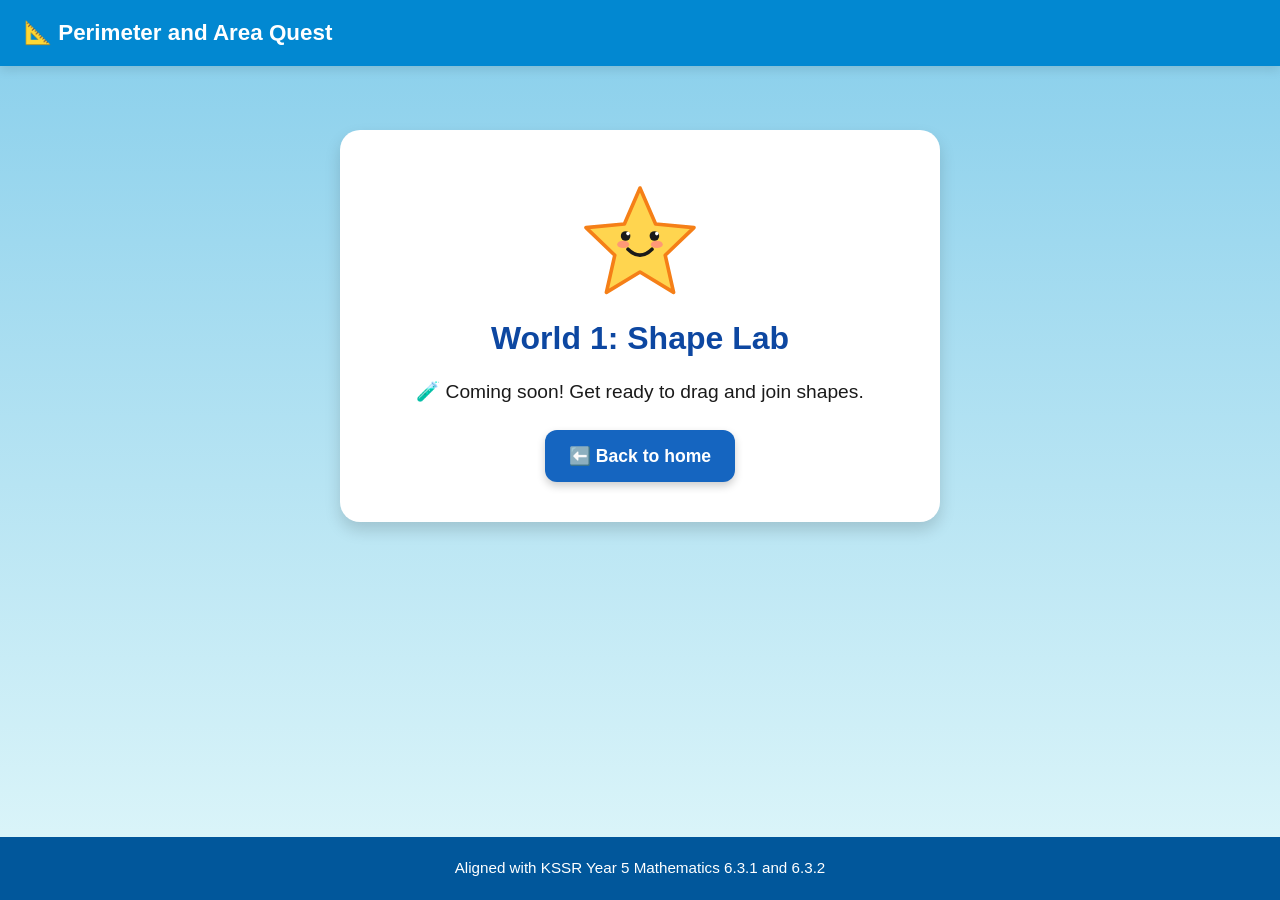
==== lab.html @ 59caa658 "Build foundation and front page for Perimeter and Area Quest Co-authored-by: jaefiy <337370119+jaefi" ====
<!DOCTYPE html>
<html lang="en">
<head>
  <meta charset="UTF-8">
  <meta name="viewport" content="width=device-width, initial-scale=1.0">
  <title>World 1: Shape Lab - Perimeter and Area Quest</title>
  <link rel="stylesheet" href="css/style.css">
</head>
<body>

  <!-- Header -->
  <header class="site-header">
    <a href="index.html" class="site-logo">
      <span>📐 Perimeter and Area Quest</span>
    </a>
  </header>

  <!-- Main Container -->
  <main class="container">
    <div class="placeholder-card">
      <!-- Mascot Ziggy -->
      <div class="ziggy-mascot">
        <svg viewBox="0 0 100 100" width="100%" height="100%">
          <polygon points="50,5 63,35 95,38 71,61 78,92 50,75 22,92 29,61 5,38 37,35" fill="#ffd54f" stroke="#f57f17" stroke-width="3" stroke-linejoin="round" />
          <ellipse cx="36" cy="52" rx="5" ry="3" fill="#ff8a80" opacity="0.8" />
          <ellipse cx="64" cy="52" rx="5" ry="3" fill="#ff8a80" opacity="0.8" />
          <circle cx="38" cy="45" r="4" fill="#1a1a1a" />
          <circle cx="62" cy="45" r="4" fill="#1a1a1a" />
          <circle cx="40" cy="43" r="1.5" fill="#ffffff" />
          <circle cx="64" cy="43" r="1.5" fill="#ffffff" />
          <path d="M 40 56 Q 50 66 60 56" fill="none" stroke="#1a1a1a" stroke-width="3" stroke-linecap="round" />
        </svg>
      </div>

      <h1>World 1: Shape Lab</h1>
      <p>🧪 Coming soon! Get ready to drag and join shapes.</p>

      <a href="index.html" class="btn btn-blue">⬅️ Back to home</a>
    </div>
  </main>

  <!-- Footer -->
  <footer class="site-footer">
    <p>Aligned with KSSR Year 5 Mathematics 6.3.1 and 6.3.2</p>
  </footer>

</body>
</html>
---- css/style.css ----
/* css/style.css - Shared theme for Perimeter and Area Quest */

:root {
  /* AGENTS.md Colour Codes */
  --blue-perimeter: #0d47a1;
  --blue-bg: #e3f2fd;
  --blue-card: #1565c0;

  --green-area: #1b5e20;
  --green-bg: #e8f5e9;
  --green-card: #2e7d32;

  --purple-card: #6a1b9a;
  --orange-card: #e65100;

  --red-shared: #d32f2f;
  --yellow-star: #f57f17;
  --yellow-bg: #fffde7;

  --text-color: #1a1a1a;
  --text-light: #ffffff;
  --bg-sky-top: #87ceeb;
  --bg-sky-bottom: #e0f7fa;
  --card-shadow: 0 8px 16px rgba(0, 0, 0, 0.15);
  --radius-lg: 20px;
  --radius-md: 12px;
  --radius-sm: 8px;
}

* {
  box-sizing: border-box;
  margin: 0;
  padding: 0;
}

body {
  font-family: 'Segoe UI', Tahoma, Geneva, Verdana, sans-serif;
  font-size: 18px; /* AGENTS.md requirement >= 18px */
  line-height: 1.5;
  color: var(--text-color);
  background: linear-gradient(180deg, var(--bg-sky-top) 0%, var(--bg-sky-bottom) 100%);
  min-height: 100vh;
  display: flex;
  flex-direction: column;
}

/* Header & Navbar */
.site-header {
  background: #0288d1;
  color: #ffffff;
  padding: 16px 24px;
  display: flex;
  justify-content: space-between;
  align-items: center;
  box-shadow: 0 4px 10px rgba(0, 0, 0, 0.1);
}

.site-logo {
  font-size: 1.4rem;
  font-weight: bold;
  color: #ffffff;
  text-decoration: none;
  display: flex;
  align-items: center;
  gap: 10px;
}

/* Container */
.container {
  max-width: 1100px;
  width: 100%;
  margin: 0 auto;
  padding: 24px 16px;
  flex: 1;
}

/* Buttons */
.btn {
  display: inline-flex;
  align-items: center;
  justify-content: center;
  min-height: 52px; /* min 48px target */
  min-width: 140px;
  padding: 12px 24px;
  font-size: 1.1rem;
  font-weight: bold;
  border-radius: var(--radius-md);
  border: none;
  cursor: pointer;
  text-decoration: none;
  transition: transform 0.2s ease, box-shadow 0.2s ease;
  box-shadow: 0 4px 8px rgba(0, 0, 0, 0.2);
}

.btn:hover, .btn:focus {
  transform: translateY(-2px);
  box-shadow: 0 6px 12px rgba(0, 0, 0, 0.25);
  outline: 3px solid #ffeb3b;
}

.btn:active {
  transform: translateY(1px);
}

.btn-primary {
  background-color: #fbc02d;
  color: #000000;
}

.btn-blue {
  background-color: #1565c0;
  color: #ffffff;
}

.btn-purple {
  background-color: #6a1b9a;
  color: #ffffff;
}

.btn-orange {
  background-color: #e65100;
  color: #ffffff;
}

.btn-secondary {
  background-color: #ffffff;
  color: #0288d1;
  border: 2px solid #0288d1;
}

/* Hero Section */
.hero {
  text-align: center;
  padding: 32px 16px;
  position: relative;
  overflow: hidden;
  background: rgba(255, 255, 255, 0.3);
  border-radius: var(--radius-lg);
  margin-bottom: 32px;
  box-shadow: var(--card-shadow);
}

/* Hero Sky SVG Background elements */
.hero-sky-bg {
  position: absolute;
  top: 0;
  left: 0;
  width: 100%;
  height: 100%;
  z-index: 0;
  pointer-events: none;
}

.cloud {
  fill: #ffffff;
  opacity: 0.85;
  animation: floatCloud 25s linear infinite;
}

.cloud-slow {
  animation-duration: 35s;
}

@keyframes floatCloud {
  0% { transform: translateX(-150px); }
  100% { transform: translateX(1100px); }
}

.star-bg {
  fill: #fff59d;
  animation: pulseStar 2s ease-in-out infinite alternate;
}

@keyframes pulseStar {
  0% { opacity: 0.3; transform: scale(0.8); }
  100% { opacity: 1; transform: scale(1.1); }
}

.hero-content {
  position: relative;
  z-index: 1;
}

/* Title CSS Animation */
.hero-title {
  font-size: 2.5rem;
  font-weight: 900;
  color: #0d47a1;
  text-shadow: 2px 2px 4px rgba(255, 255, 255, 0.8);
  margin-bottom: 12px;
  animation: popTitle 1s ease-out;
}

@keyframes popTitle {
  0% { transform: scale(0.8); opacity: 0; }
  80% { transform: scale(1.05); }
  100% { transform: scale(1); opacity: 1; }
}

/* Mascot Ziggy Bouncing Animation */
.ziggy-mascot {
  width: 120px;
  height: 120px;
  margin: 12px auto;
  animation: gentleBounce 2s ease-in-out infinite;
}

@keyframes gentleBounce {
  0%, 100% { transform: translateY(0); }
  50% { transform: translateY(-15px); }
}

.hero-tagline {
  font-size: 1.3rem;
  font-weight: 700;
  color: #1b5e20;
  background: rgba(255, 255, 255, 0.9);
  display: inline-block;
  padding: 8px 20px;
  border-radius: 30px;
  margin-bottom: 20px;
}

/* World Cards Grid */
.worlds-grid {
  display: grid;
  grid-template-columns: repeat(auto-fit, minmax(280px, 1fr));
  gap: 24px;
  margin-bottom: 40px;
}

.world-card {
  border-radius: var(--radius-lg);
  padding: 24px;
  color: var(--text-light);
  display: flex;
  flex-direction: column;
  justify-content: space-between;
  box-shadow: var(--card-shadow);
  transition: transform 0.2s ease;
}

.world-card:hover {
  transform: translateY(-5px);
}

.world-card-1 {
  background: linear-gradient(135deg, #1565c0, #0d47a1);
}

.world-card-2 {
  background: linear-gradient(135deg, #7b1fa2, #4a148c);
}

.world-card-3 {
  background: linear-gradient(135deg, #e65100, #bf360c);
}

.world-header {
  display: flex;
  align-items: center;
  gap: 12px;
  margin-bottom: 12px;
}

.world-icon {
  width: 48px;
  height: 48px;
}

.world-title {
  font-size: 1.4rem;
  font-weight: 800;
}

.world-desc {
  font-size: 1rem;
  margin-bottom: 20px;
  opacity: 0.95;
}

.world-footer {
  display: flex;
  align-items: center;
  justify-content: space-between;
  margin-top: auto;
}

.star-rating {
  display: flex;
  gap: 4px;
}

.star-rating svg {
  width: 28px;
  height: 28px;
  fill: #ffd54f;
}

.star-rating svg.empty {
  fill: rgba(255, 255, 255, 0.3);
}

/* Learn First Section */
.learn-section {
  background: #ffffff;
  padding: 28px 20px;
  border-radius: var(--radius-lg);
  box-shadow: var(--card-shadow);
  margin-bottom: 32px;
}

.section-title {
  font-size: 1.6rem;
  font-weight: 800;
  text-align: center;
  margin-bottom: 20px;
  color: #0d47a1;
}

.learn-grid {
  display: grid;
  grid-template-columns: repeat(auto-fit, minmax(280px, 1fr));
  gap: 20px;
  margin-bottom: 24px;
}

.learn-card {
  padding: 20px;
  border-radius: var(--radius-md);
  border-left: 8px solid;
}

.learn-card-blue {
  background-color: var(--blue-bg);
  border-left-color: var(--blue-perimeter);
  color: var(--blue-perimeter);
}

.learn-card-green {
  background-color: var(--green-bg);
  border-left-color: var(--green-area);
  color: var(--green-area);
}

.learn-card h3 {
  font-size: 1.2rem;
  margin-bottom: 8px;
  display: flex;
  align-items: center;
  gap: 8px;
}

.learn-card p {
  font-size: 1rem;
  font-weight: 600;
}

/* SVG Concept Illustration */
.illustration-box {
  background: #f5f5f5;
  border-radius: var(--radius-md);
  padding: 16px;
  text-align: center;
  border: 2px dashed #b0bec5;
}

.illustration-box svg {
  max-width: 100%;
  height: auto;
}

/* Popup Modal */
.modal-overlay {
  position: fixed;
  top: 0;
  left: 0;
  width: 100vw;
  height: 100vh;
  background: rgba(0, 0, 0, 0.6);
  display: flex;
  align-items: center;
  justify-content: center;
  z-index: 1000;
  opacity: 0;
  visibility: hidden;
  transition: opacity 0.3s ease, visibility 0.3s ease;
}

.modal-overlay.active {
  opacity: 1;
  visibility: visible;
}

.modal-card {
  background: #ffffff;
  border-radius: var(--radius-lg);
  max-width: 500px;
  width: 90%;
  padding: 28px;
  box-shadow: 0 12px 24px rgba(0,0,0,0.3);
  position: relative;
  transform: translateY(-20px);
  transition: transform 0.3s ease;
}

.modal-overlay.active .modal-card {
  transform: translateY(0);
}

.modal-header {
  display: flex;
  justify-content: space-between;
  align-items: center;
  margin-bottom: 20px;
}

.modal-title {
  font-size: 1.5rem;
  font-weight: 800;
  color: #0d47a1;
}

.modal-close-btn {
  background: none;
  border: none;
  font-size: 2rem;
  font-weight: bold;
  cursor: pointer;
  color: #757575;
  line-height: 1;
  padding: 4px 8px;
  min-height: 48px;
  min-width: 48px;
}

.modal-close-btn:hover {
  color: #000000;
}

.step-list {
  list-style: none;
  display: flex;
  flex-direction: column;
  gap: 16px;
  margin-bottom: 24px;
}

.step-item {
  display: flex;
  align-items: center;
  gap: 16px;
  background: #f0f4c3;
  padding: 12px 16px;
  border-radius: var(--radius-md);
  font-weight: 600;
  color: #33691e;
}

.step-icon {
  font-size: 1.8rem;
}

/* Footer */
.site-footer {
  background: #01579b;
  color: #ffffff;
  text-align: center;
  padding: 20px 16px;
  font-size: 0.95rem;
  margin-top: auto;
}

/* Placeholder Page Styling */
.placeholder-card {
  background: #ffffff;
  border-radius: var(--radius-lg);
  padding: 40px 24px;
  text-align: center;
  box-shadow: var(--card-shadow);
  max-width: 600px;
  margin: 40px auto;
}

.placeholder-card h1 {
  font-size: 2rem;
  color: #0d47a1;
  margin-bottom: 16px;
}

.placeholder-card p {
  font-size: 1.2rem;
  margin-bottom: 24px;
}

/* Accessibility Focus Outline */
a:focus, button:focus {
  outline: 3px solid #ff6f00;
  outline-offset: 2px;
}
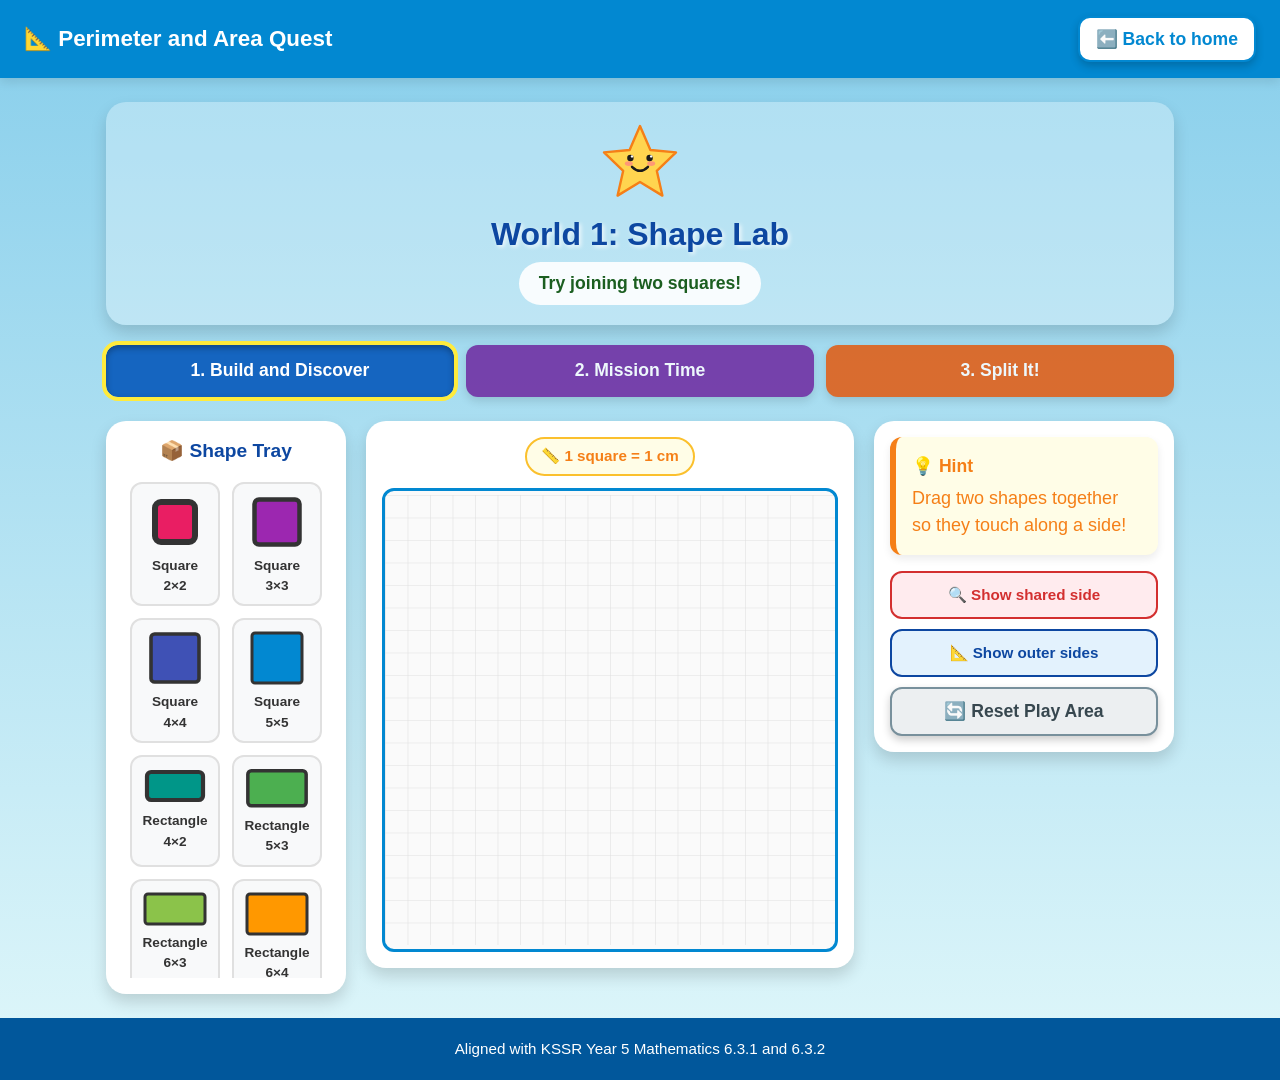
==== commit c6f7fa5a: "Build World 1: Shape Lab Part A with drag-and-drop, snapping, and live math calculations Co-authored" ====
--- a/lab.html
+++ b/lab.html
@@ -13,36 +13,170 @@
     <a href="index.html" class="site-logo">
       <span>📐 Perimeter and Area Quest</span>
     </a>
+    <a href="index.html" class="btn btn-secondary" style="min-height:44px; padding:8px 16px;">⬅️ Back to home</a>
   </header>
 
   <!-- Main Container -->
   <main class="container">
-    <div class="placeholder-card">
-      <!-- Mascot Ziggy -->
-      <div class="ziggy-mascot">
-        <svg viewBox="0 0 100 100" width="100%" height="100%">
-          <polygon points="50,5 63,35 95,38 71,61 78,92 50,75 22,92 29,61 5,38 37,35" fill="#ffd54f" stroke="#f57f17" stroke-width="3" stroke-linejoin="round" />
-          <ellipse cx="36" cy="52" rx="5" ry="3" fill="#ff8a80" opacity="0.8" />
-          <ellipse cx="64" cy="52" rx="5" ry="3" fill="#ff8a80" opacity="0.8" />
-          <circle cx="38" cy="45" r="4" fill="#1a1a1a" />
-          <circle cx="62" cy="45" r="4" fill="#1a1a1a" />
-          <circle cx="40" cy="43" r="1.5" fill="#ffffff" />
-          <circle cx="64" cy="43" r="1.5" fill="#ffffff" />
-          <path d="M 40 56 Q 50 66 60 56" fill="none" stroke="#1a1a1a" stroke-width="3" stroke-linecap="round" />
-        </svg>
+
+    <!-- Header / Mascot Section -->
+    <section class="hero" style="padding: 20px 16px; margin-bottom: 20px;">
+      <div class="hero-content">
+        <div class="ziggy-mascot" style="width: 80px; height: 80px; margin: 0 auto 8px auto;">
+          <svg viewBox="0 0 100 100" width="100%" height="100%">
+            <polygon points="50,5 63,35 95,38 71,61 78,92 50,75 22,92 29,61 5,38 37,35" fill="#ffd54f" stroke="#f57f17" stroke-width="3" stroke-linejoin="round" />
+            <ellipse cx="36" cy="52" rx="5" ry="3" fill="#ff8a80" opacity="0.8" />
+            <ellipse cx="64" cy="52" rx="5" ry="3" fill="#ff8a80" opacity="0.8" />
+            <circle cx="38" cy="45" r="4" fill="#1a1a1a" />
+            <circle cx="62" cy="45" r="4" fill="#1a1a1a" />
+            <circle cx="40" cy="43" r="1.5" fill="#ffffff" />
+            <circle cx="64" cy="43" r="1.5" fill="#ffffff" />
+            <path d="M 40 56 Q 50 66 60 56" fill="none" stroke="#1a1a1a" stroke-width="3" stroke-linecap="round" />
+          </svg>
+        </div>
+        <h1 class="hero-title" style="font-size: 2rem; margin-bottom: 4px;">World 1: Shape Lab</h1>
+        <p id="ziggy-speech" class="hero-tagline" style="font-size: 1.1rem; margin-bottom: 0;">Try joining two squares!</p>
       </div>
+    </section>
 
-      <h1>World 1: Shape Lab</h1>
-      <p>🧪 Coming soon! Get ready to drag and join shapes.</p>
+    <!-- Navigation Tabs -->
+    <nav class="tab-navigation" aria-label="World 1 Modes">
+      <button id="tab-1-btn" class="tab-btn tab-blue active" onclick="switchTab(1)">1. Build and Discover</button>
+      <button id="tab-2-btn" class="tab-btn tab-purple" onclick="switchTab(2)">2. Mission Time</button>
+      <button id="tab-3-btn" class="tab-btn tab-orange" onclick="switchTab(3)">3. Split It!</button>
+    </nav>
 
-      <a href="index.html" class="btn btn-blue">⬅️ Back to home</a>
-    </div>
+    <!-- Tab 1: Build and Discover -->
+    <section id="tab-1-content" class="tab-content active">
+      <div class="lab-layout">
+
+        <!-- Shape Tray -->
+        <aside class="shape-tray-panel">
+          <h2 class="tray-title">📦 Shape Tray</h2>
+          <div class="tray-scroll" id="shape-tray">
+            <!-- Tray items dynamically generated or static HTML -->
+          </div>
+        </aside>
+
+        <!-- Play Area -->
+        <div class="play-area-container">
+          <div class="scale-badge">📏 1 square = 1 cm</div>
+          <div class="play-area-svg-wrapper">
+            <svg id="play-area-svg" class="play-area-svg" viewBox="0 0 20 20">
+              <!-- SVG Grid pattern and grid lines -->
+              <defs>
+                <pattern id="grid-pattern" width="1" height="1" patternUnits="userSpaceOnUse">
+                  <path d="M 1 0 L 0 0 0 1" fill="none" stroke="#e0e0e0" stroke-width="0.05" />
+                </pattern>
+              </defs>
+              <rect width="20" height="20" fill="url(#grid-pattern)" />
+
+              <!-- Group for rendered placed shapes -->
+              <g id="placed-shapes-group"></g>
+
+              <!-- Group for overlay highlights (shared side / outer boundary) -->
+              <g id="overlay-highlights-group"></g>
+            </svg>
+          </div>
+        </div>
+
+        <!-- Info Panel -->
+        <aside class="info-panel">
+
+          <!-- Hint State / Calculation Cards -->
+          <div id="info-content">
+            <!-- Default Hint -->
+            <div id="hint-card" class="info-card info-card-yellow">
+              <div class="info-card-title">💡 Hint</div>
+              <p>Drag two shapes together so they touch along a side!</p>
+            </div>
+
+            <!-- Perimeter Live Calculation Card -->
+            <div id="perimeter-card" class="info-card info-card-blue" style="display:none;">
+              <div class="info-card-title">📏 Perimeter</div>
+              <div class="info-card-formula">P1 + P2 - 2 x shared side</div>
+              <div id="perimeter-working" class="info-card-working">12 + 14 - 2 x 4 = 18 cm</div>
+            </div>
+
+            <!-- Area Live Calculation Card -->
+            <div id="area-card" class="info-card info-card-green" style="display:none; margin-top:12px;">
+              <div class="info-card-title">🟩 Area</div>
+              <div class="info-card-formula">A1 + A2 = total</div>
+              <div id="area-working" class="info-card-working">16 + 16 = 32 cm²</div>
+            </div>
+          </div>
+
+          <!-- Toggles & Actions -->
+          <div class="info-actions">
+            <button id="toggle-shared-btn" class="btn-toggle btn-toggle-red">
+              <span>🔍 Show shared side</span>
+            </button>
+            <button id="toggle-outer-btn" class="btn-toggle btn-toggle-blue">
+              <span>📐 Show outer sides</span>
+            </button>
+            <button id="reset-btn" class="btn btn-reset">
+              <span>🔄 Reset Play Area</span>
+            </button>
+          </div>
+
+        </aside>
+
+      </div>
+    </section>
+
+    <!-- Tab 2: Mission Time (Coming Soon) -->
+    <section id="tab-2-content" class="tab-content">
+      <div class="coming-soon-card">
+        <div class="ziggy-mascot" style="width: 100px; height: 100px;">
+          <svg viewBox="0 0 100 100" width="100%" height="100%">
+            <polygon points="50,5 63,35 95,38 71,61 78,92 50,75 22,92 29,61 5,38 37,35" fill="#ffd54f" stroke="#f57f17" stroke-width="3" stroke-linejoin="round" />
+            <ellipse cx="36" cy="52" rx="5" ry="3" fill="#ff8a80" opacity="0.8" />
+            <ellipse cx="64" cy="52" rx="5" ry="3" fill="#ff8a80" opacity="0.8" />
+            <circle cx="38" cy="45" r="4" fill="#1a1a1a" />
+            <circle cx="62" cy="45" r="4" fill="#1a1a1a" />
+            <circle cx="40" cy="43" r="1.5" fill="#ffffff" />
+            <circle cx="64" cy="43" r="1.5" fill="#ffffff" />
+            <path d="M 40 56 Q 50 66 60 56" fill="none" stroke="#1a1a1a" stroke-width="3" stroke-linecap="round" />
+          </svg>
+        </div>
+        <h2>2. Mission Time</h2>
+        <p>🎯 Coming soon! Get ready for exciting time missions with Ziggy!</p>
+      </div>
+    </section>
+
+    <!-- Tab 3: Split It! (Coming Soon) -->
+    <section id="tab-3-content" class="tab-content">
+      <div class="coming-soon-card">
+        <div class="ziggy-mascot" style="width: 100px; height: 100px;">
+          <svg viewBox="0 0 100 100" width="100%" height="100%">
+            <polygon points="50,5 63,35 95,38 71,61 78,92 50,75 22,92 29,61 5,38 37,35" fill="#ffd54f" stroke="#f57f17" stroke-width="3" stroke-linejoin="round" />
+            <ellipse cx="36" cy="52" rx="5" ry="3" fill="#ff8a80" opacity="0.8" />
+            <ellipse cx="64" cy="52" rx="5" ry="3" fill="#ff8a80" opacity="0.8" />
+            <circle cx="38" cy="45" r="4" fill="#1a1a1a" />
+            <circle cx="62" cy="45" r="4" fill="#1a1a1a" />
+            <circle cx="40" cy="43" r="1.5" fill="#ffffff" />
+            <circle cx="64" cy="43" r="1.5" fill="#ffffff" />
+            <path d="M 40 56 Q 50 66 60 56" fill="none" stroke="#1a1a1a" stroke-width="3" stroke-linecap="round" />
+          </svg>
+        </div>
+        <h2>3. Split It!</h2>
+        <p>✂️ Coming soon! Learn to break complex shapes down into simple ones!</p>
+      </div>
+    </section>
+
   </main>
+
+  <!-- Toast Message Alert -->
+  <div id="toast" class="toast-msg" role="alert" aria-live="assertive"></div>
 
   <!-- Footer -->
   <footer class="site-footer">
     <p>Aligned with KSSR Year 5 Mathematics 6.3.1 and 6.3.2</p>
   </footer>
 
+  <!-- Core Scripts -->
+  <script src="js/mathcore.js"></script>
+  <script src="js/labcore.js"></script>
+  <script src="js/lab.js"></script>
 </body>
 </html>
--- a/css/style.css
+++ b/css/style.css
@@ -493,6 +493,365 @@
   margin-bottom: 24px;
 }
 
+/* Shape Lab Specific Styles */
+
+/* Navigation Tabs */
+.tab-navigation {
+  display: flex;
+  gap: 12px;
+  margin-bottom: 24px;
+  flex-wrap: wrap;
+}
+
+.tab-btn {
+  flex: 1;
+  min-width: 220px;
+  min-height: 52px;
+  padding: 12px 16px;
+  font-size: 1.1rem;
+  font-weight: 800;
+  border: none;
+  border-radius: var(--radius-md);
+  color: #ffffff;
+  cursor: pointer;
+  transition: transform 0.2s ease, opacity 0.2s ease, box-shadow 0.2s ease;
+  box-shadow: 0 4px 8px rgba(0,0,0,0.15);
+  opacity: 0.8;
+}
+
+.tab-btn:hover, .tab-btn:focus {
+  opacity: 1;
+  transform: translateY(-2px);
+  box-shadow: 0 6px 12px rgba(0,0,0,0.2);
+}
+
+.tab-btn.active {
+  opacity: 1;
+  transform: translateY(0);
+  box-shadow: inset 0 3px 6px rgba(0,0,0,0.3);
+  outline: 4px solid #ffeb3b;
+}
+
+.tab-blue { background-color: var(--blue-card); }
+.tab-purple { background-color: var(--purple-card); }
+.tab-orange { background-color: var(--orange-card); }
+
+/* Tab Content Areas */
+.tab-content {
+  display: none;
+}
+
+.tab-content.active {
+  display: block;
+}
+
+/* Coming Soon Card for Tabs 2 & 3 */
+.coming-soon-card {
+  background: #ffffff;
+  border-radius: var(--radius-lg);
+  padding: 48px 24px;
+  text-align: center;
+  box-shadow: var(--card-shadow);
+  max-width: 600px;
+  margin: 32px auto;
+}
+
+.coming-soon-card h2 {
+  font-size: 2rem;
+  color: #0d47a1;
+  margin-top: 16px;
+  margin-bottom: 12px;
+}
+
+.coming-soon-card p {
+  font-size: 1.2rem;
+  color: #555555;
+  font-weight: 600;
+}
+
+/* Tab 1 Layout: Tray | Play Area | Info Panel */
+.lab-layout {
+  display: flex;
+  flex-direction: column;
+  gap: 20px;
+}
+
+@media (min-width: 900px) {
+  .lab-layout {
+    display: grid;
+    grid-template-columns: 240px 1fr 300px;
+    align-items: start;
+  }
+}
+
+/* Shape Tray */
+.shape-tray-panel {
+  background: #ffffff;
+  border-radius: var(--radius-lg);
+  padding: 16px;
+  box-shadow: var(--card-shadow);
+}
+
+.tray-title {
+  font-size: 1.2rem;
+  font-weight: 800;
+  color: #0d47a1;
+  margin-bottom: 12px;
+  text-align: center;
+}
+
+.tray-scroll {
+  display: flex;
+  flex-wrap: wrap;
+  gap: 12px;
+  justify-content: center;
+  max-height: 500px;
+  overflow-y: auto;
+  padding: 4px;
+}
+
+.tray-item {
+  background: #f8f9fa;
+  border: 2px solid #e0e0e0;
+  border-radius: var(--radius-md);
+  padding: 8px;
+  cursor: pointer;
+  transition: transform 0.2s ease, border-color 0.2s ease;
+  display: flex;
+  flex-direction: column;
+  align-items: center;
+  width: 90px;
+  min-height: 90px;
+  user-select: none;
+}
+
+.tray-item:hover, .tray-item:focus {
+  transform: scale(1.05);
+  border-color: #0288d1;
+}
+
+.tray-item svg {
+  max-width: 70px;
+  max-height: 60px;
+}
+
+.tray-item-label {
+  font-size: 0.85rem;
+  font-weight: 700;
+  color: #333333;
+  margin-top: 4px;
+  text-align: center;
+}
+
+/* SVG Play Area Container */
+.play-area-container {
+  background: #ffffff;
+  border-radius: var(--radius-lg);
+  padding: 16px;
+  box-shadow: var(--card-shadow);
+  display: flex;
+  flex-direction: column;
+  align-items: center;
+  position: relative;
+}
+
+.scale-badge {
+  background: #fffde7;
+  border: 2px solid #fbc02d;
+  color: #f57f17;
+  padding: 6px 14px;
+  border-radius: 20px;
+  font-weight: 800;
+  font-size: 0.95rem;
+  margin-bottom: 12px;
+}
+
+.play-area-svg-wrapper {
+  width: 100%;
+  max-width: 500px;
+  aspect-ratio: 1 / 1;
+  position: relative;
+  touch-action: none; /* AGENTS.md requirement: touch-action: none so page does not scroll while dragging */
+}
+
+.play-area-svg {
+  width: 100%;
+  height: 100%;
+  background: #fafafa;
+  border: 3px solid #0288d1;
+  border-radius: var(--radius-md);
+  touch-action: none;
+  user-select: none;
+}
+
+/* Red flash effect on overlap */
+.play-area-svg.flash-red {
+  animation: redFlashAnim 0.4s ease;
+}
+
+@keyframes redFlashAnim {
+  0%, 100% { border-color: #0288d1; background: #fafafa; }
+  50% { border-color: #d32f2f; background: #ffebee; }
+}
+
+/* Pop & Sparkle Animation when shapes join */
+@keyframes popSparkle {
+  0% { transform: scale(1); }
+  50% { transform: scale(1.03); }
+  100% { transform: scale(1); }
+}
+
+.pop-sparkle-anim {
+  animation: popSparkle 0.3s ease-out;
+}
+
+/* Info Panel */
+.info-panel {
+  background: #ffffff;
+  border-radius: var(--radius-lg);
+  padding: 16px;
+  box-shadow: var(--card-shadow);
+  display: flex;
+  flex-direction: column;
+  gap: 16px;
+}
+
+.info-card {
+  padding: 16px;
+  border-radius: var(--radius-md);
+  box-shadow: 0 4px 8px rgba(0,0,0,0.08);
+}
+
+.info-card-blue {
+  background-color: var(--blue-bg);
+  border-left: 6px solid var(--blue-perimeter);
+  color: var(--blue-perimeter);
+}
+
+.info-card-green {
+  background-color: var(--green-bg);
+  border-left: 6px solid var(--green-area);
+  color: var(--green-area);
+}
+
+.info-card-yellow {
+  background-color: var(--yellow-bg);
+  border-left: 6px solid var(--yellow-star);
+  color: #f57f17;
+}
+
+.info-card-title {
+  font-size: 1.1rem;
+  font-weight: 800;
+  margin-bottom: 6px;
+  display: flex;
+  align-items: center;
+  gap: 8px;
+}
+
+.info-card-formula {
+  font-size: 0.95rem;
+  font-weight: 700;
+  opacity: 0.9;
+  margin-bottom: 4px;
+}
+
+.info-card-working {
+  font-size: 1.15rem;
+  font-weight: 900;
+}
+
+.info-actions {
+  display: flex;
+  flex-direction: column;
+  gap: 10px;
+}
+
+.btn-toggle {
+  min-height: 48px;
+  padding: 10px 16px;
+  font-size: 0.95rem;
+  font-weight: 700;
+  border-radius: var(--radius-md);
+  border: 2px solid;
+  cursor: pointer;
+  transition: all 0.2s ease;
+  display: flex;
+  align-items: center;
+  justify-content: center;
+  gap: 8px;
+}
+
+.btn-toggle-red {
+  background-color: #ffebee;
+  border-color: var(--red-shared);
+  color: var(--red-shared);
+}
+
+.btn-toggle-red.active {
+  background-color: var(--red-shared);
+  color: #ffffff;
+}
+
+.btn-toggle-blue {
+  background-color: var(--blue-bg);
+  border-color: var(--blue-perimeter);
+  color: var(--blue-perimeter);
+}
+
+.btn-toggle-blue.active {
+  background-color: var(--blue-perimeter);
+  color: #ffffff;
+}
+
+.btn-reset {
+  background-color: #eceff1;
+  border: 2px solid #78909c;
+  color: #37474f;
+  min-height: 48px;
+  font-weight: 800;
+}
+
+.btn-reset:hover {
+  background-color: #cfd8dc;
+}
+
+/* Toast Notification / Ziggy Tip */
+.toast-msg {
+  position: fixed;
+  bottom: 24px;
+  left: 50%;
+  transform: translateX(-50%) translateY(100px);
+  background: #323232;
+  color: #ffffff;
+  padding: 12px 24px;
+  border-radius: 30px;
+  font-weight: 700;
+  font-size: 1rem;
+  box-shadow: 0 6px 16px rgba(0,0,0,0.3);
+  z-index: 2000;
+  opacity: 0;
+  transition: transform 0.3s ease, opacity 0.3s ease;
+  pointer-events: none;
+  max-width: 90vw;
+  text-align: center;
+}
+
+.toast-msg.show {
+  transform: translateX(-50%) translateY(0);
+  opacity: 1;
+}
+
+/* Controls overlay on SVG shape */
+.shape-control-btn {
+  cursor: pointer;
+  transition: transform 0.15s ease;
+}
+
+.shape-control-btn:hover {
+  transform: scale(1.15);
+}
+
 /* Accessibility Focus Outline */
 a:focus, button:focus {
   outline: 3px solid #ff6f00;
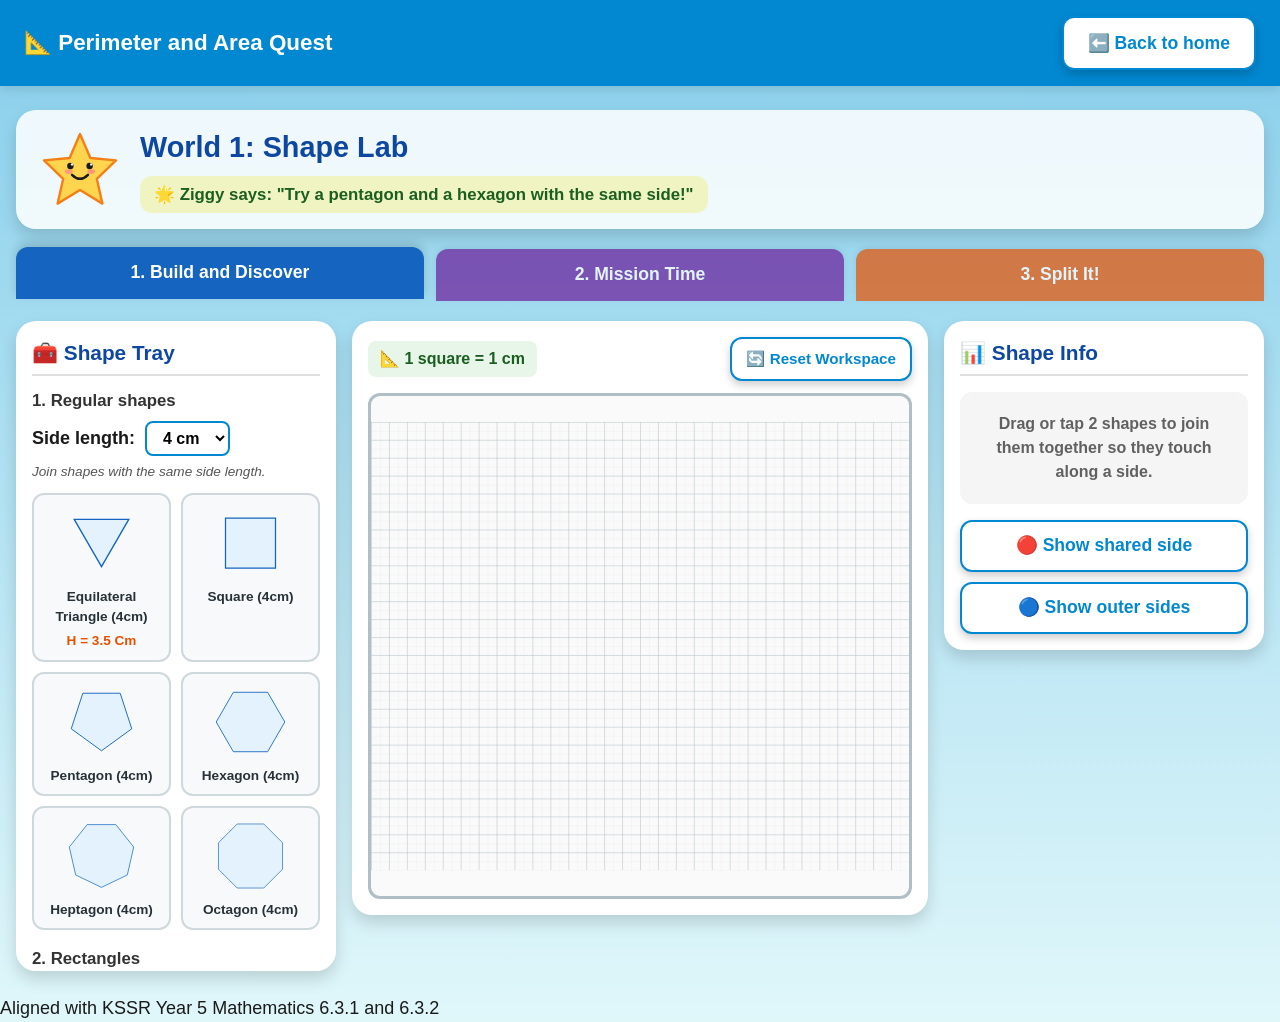
==== commit 414a0a6b: "Build World 1 Shape Lab part A aligned with KSSR Year 5 math Co-authored-by: jaefiy <337370119+jaefi" ====
--- a/lab.html
+++ b/lab.html
@@ -13,168 +13,159 @@
     <a href="index.html" class="site-logo">
       <span>📐 Perimeter and Area Quest</span>
     </a>
-    <a href="index.html" class="btn btn-secondary" style="min-height:44px; padding:8px 16px;">⬅️ Back to home</a>
+    <a href="index.html" class="btn btn-secondary nav-home-btn">⬅️ Back to home</a>
   </header>
 
   <!-- Main Container -->
-  <main class="container">
+  <main class="container lab-container">
 
-    <!-- Header / Mascot Section -->
-    <section class="hero" style="padding: 20px 16px; margin-bottom: 20px;">
-      <div class="hero-content">
-        <div class="ziggy-mascot" style="width: 80px; height: 80px; margin: 0 auto 8px auto;">
-          <svg viewBox="0 0 100 100" width="100%" height="100%">
-            <polygon points="50,5 63,35 95,38 71,61 78,92 50,75 22,92 29,61 5,38 37,35" fill="#ffd54f" stroke="#f57f17" stroke-width="3" stroke-linejoin="round" />
-            <ellipse cx="36" cy="52" rx="5" ry="3" fill="#ff8a80" opacity="0.8" />
-            <ellipse cx="64" cy="52" rx="5" ry="3" fill="#ff8a80" opacity="0.8" />
-            <circle cx="38" cy="45" r="4" fill="#1a1a1a" />
-            <circle cx="62" cy="45" r="4" fill="#1a1a1a" />
-            <circle cx="40" cy="43" r="1.5" fill="#ffffff" />
-            <circle cx="64" cy="43" r="1.5" fill="#ffffff" />
-            <path d="M 40 56 Q 50 66 60 56" fill="none" stroke="#1a1a1a" stroke-width="3" stroke-linecap="round" />
-          </svg>
-        </div>
-        <h1 class="hero-title" style="font-size: 2rem; margin-bottom: 4px;">World 1: Shape Lab</h1>
-        <p id="ziggy-speech" class="hero-tagline" style="font-size: 1.1rem; margin-bottom: 0;">Try joining two squares!</p>
+    <!-- Top Banner with Mascot Ziggy -->
+    <div class="lab-hero">
+      <div class="ziggy-mascot">
+        <svg viewBox="0 0 100 100" width="100%" height="100%">
+          <polygon points="50,5 63,35 95,38 71,61 78,92 50,75 22,92 29,61 5,38 37,35" fill="#ffd54f" stroke="#f57f17" stroke-width="3" stroke-linejoin="round" />
+          <ellipse cx="36" cy="52" rx="5" ry="3" fill="#ff8a80" opacity="0.8" />
+          <ellipse cx="64" cy="52" rx="5" ry="3" fill="#ff8a80" opacity="0.8" />
+          <circle cx="38" cy="45" r="4" fill="#1a1a1a" />
+          <circle cx="62" cy="45" r="4" fill="#1a1a1a" />
+          <circle cx="40" cy="43" r="1.5" fill="#ffffff" />
+          <circle cx="64" cy="43" r="1.5" fill="#ffffff" />
+          <path d="M 40 56 Q 50 66 60 56" fill="none" stroke="#1a1a1a" stroke-width="3" stroke-linecap="round" />
+        </svg>
       </div>
-    </section>
+      <div class="lab-hero-text">
+        <h1 class="lab-title">World 1: Shape Lab</h1>
+        <p class="ziggy-tip" id="ziggy-tip">🌟 Ziggy says: "Try a pentagon and a hexagon with the same side!"</p>
+      </div>
+    </div>
 
     <!-- Navigation Tabs -->
-    <nav class="tab-navigation" aria-label="World 1 Modes">
-      <button id="tab-1-btn" class="tab-btn tab-blue active" onclick="switchTab(1)">1. Build and Discover</button>
-      <button id="tab-2-btn" class="tab-btn tab-purple" onclick="switchTab(2)">2. Mission Time</button>
-      <button id="tab-3-btn" class="tab-btn tab-orange" onclick="switchTab(3)">3. Split It!</button>
+    <nav class="lab-tabs" aria-label="Lab Modes">
+      <button class="tab-btn tab-blue active" id="tab-1-btn" data-tab="tab-1">1. Build and Discover</button>
+      <button class="tab-btn tab-purple" id="tab-2-btn" data-tab="tab-2">2. Mission Time</button>
+      <button class="tab-btn tab-orange" id="tab-3-btn" data-tab="tab-3">3. Split It!</button>
     </nav>
 
-    <!-- Tab 1: Build and Discover -->
-    <section id="tab-1-content" class="tab-content active">
-      <div class="lab-layout">
+    <!-- Tab 1 Content -->
+    <section id="tab-1" class="tab-content active">
+      <!-- Notification / Alert Message Box -->
+      <div id="lab-toast" class="lab-toast hidden" aria-live="polite"></div>
 
-        <!-- Shape Tray -->
-        <aside class="shape-tray-panel">
-          <h2 class="tray-title">📦 Shape Tray</h2>
-          <div class="tray-scroll" id="shape-tray">
-            <!-- Tray items dynamically generated or static HTML -->
+      <div class="lab-workspace">
+
+        <!-- Shape Tray (Left / Top on mobile) -->
+        <aside class="shape-tray" aria-label="Shape Tray">
+          <h2 class="tray-title">🧰 Shape Tray</h2>
+
+          <!-- Group 1: Regular Shapes -->
+          <div class="tray-group">
+            <h3 class="tray-group-title">1. Regular shapes</h3>
+            <div class="selector-row">
+              <label for="side-length-select"><strong>Side length:</strong></label>
+              <select id="side-length-select" class="side-select">
+                <option value="3">3 cm</option>
+                <option value="4" selected>4 cm</option>
+                <option value="5">5 cm</option>
+                <option value="6">6 cm</option>
+                <option value="8">8 cm</option>
+              </select>
+            </div>
+            <p class="tray-tip">Join shapes with the same side length.</p>
+            <div class="tray-items-grid" id="regular-shapes-grid"></div>
+          </div>
+
+          <!-- Group 2: Rectangles -->
+          <div class="tray-group">
+            <h3 class="tray-group-title">2. Rectangles</h3>
+            <div class="tray-items-grid" id="rectangles-grid"></div>
+          </div>
+
+          <!-- Group 3: Triangles -->
+          <div class="tray-group">
+            <h3 class="tray-group-title">3. Triangles</h3>
+            <div class="tray-items-grid" id="triangles-grid"></div>
           </div>
         </aside>
 
-        <!-- Play Area -->
-        <div class="play-area-container">
-          <div class="scale-badge">📏 1 square = 1 cm</div>
-          <div class="play-area-svg-wrapper">
-            <svg id="play-area-svg" class="play-area-svg" viewBox="0 0 20 20">
-              <!-- SVG Grid pattern and grid lines -->
-              <defs>
-                <pattern id="grid-pattern" width="1" height="1" patternUnits="userSpaceOnUse">
-                  <path d="M 1 0 L 0 0 0 1" fill="none" stroke="#e0e0e0" stroke-width="0.05" />
-                </pattern>
-              </defs>
-              <rect width="20" height="20" fill="url(#grid-pattern)" />
-
-              <!-- Group for rendered placed shapes -->
-              <g id="placed-shapes-group"></g>
-
-              <!-- Group for overlay highlights (shared side / outer boundary) -->
-              <g id="overlay-highlights-group"></g>
-            </svg>
-          </div>
-        </div>
-
-        <!-- Info Panel -->
-        <aside class="info-panel">
-
-          <!-- Hint State / Calculation Cards -->
-          <div id="info-content">
-            <!-- Default Hint -->
-            <div id="hint-card" class="info-card info-card-yellow">
-              <div class="info-card-title">💡 Hint</div>
-              <p>Drag two shapes together so they touch along a side!</p>
-            </div>
-
-            <!-- Perimeter Live Calculation Card -->
-            <div id="perimeter-card" class="info-card info-card-blue" style="display:none;">
-              <div class="info-card-title">📏 Perimeter</div>
-              <div class="info-card-formula">P1 + P2 - 2 x shared side</div>
-              <div id="perimeter-working" class="info-card-working">12 + 14 - 2 x 4 = 18 cm</div>
-            </div>
-
-            <!-- Area Live Calculation Card -->
-            <div id="area-card" class="info-card info-card-green" style="display:none; margin-top:12px;">
-              <div class="info-card-title">🟩 Area</div>
-              <div class="info-card-formula">A1 + A2 = total</div>
-              <div id="area-working" class="info-card-working">16 + 16 = 32 cm²</div>
+        <!-- Play Area (Centre) -->
+        <main class="play-area-wrapper">
+          <div class="play-area-header">
+            <span class="scale-label">📐 1 square = 1 cm</span>
+            <div class="play-area-controls">
+              <button id="btn-reset" class="btn btn-secondary btn-sm">🔄 Reset Workspace</button>
             </div>
           </div>
 
-          <!-- Toggles & Actions -->
-          <div class="info-actions">
-            <button id="toggle-shared-btn" class="btn-toggle btn-toggle-red">
-              <span>🔍 Show shared side</span>
-            </button>
-            <button id="toggle-outer-btn" class="btn-toggle btn-toggle-blue">
-              <span>📐 Show outer sides</span>
-            </button>
-            <button id="reset-btn" class="btn btn-reset">
-              <span>🔄 Reset Play Area</span>
-            </button>
+          <div id="play-area-container" class="play-area-container">
+            <svg id="play-area-svg" class="play-area-svg" viewBox="0 0 600 500" preserveAspectRatio="xMidYMid meet">
+              <defs>
+                <!-- 0.5 cm grid pattern (20px per cm, 10px per 0.5 cm) -->
+                <pattern id="grid-sub" width="10" height="10" patternUnits="userSpaceOnUse">
+                  <path d="M 10 0 L 0 0 0 10" fill="none" stroke="#e0e0e0" stroke-width="0.5" />
+                </pattern>
+                <pattern id="grid-main" width="20" height="20" patternUnits="userSpaceOnUse">
+                  <rect width="20" height="20" fill="url(#grid-sub)" />
+                  <path d="M 20 0 L 0 0 0 20" fill="none" stroke="#b0bec5" stroke-width="1" />
+                </pattern>
+              </defs>
+              <!-- Grid background -->
+              <rect width="100%" height="100%" fill="url(#grid-main)" />
+
+              <!-- Joined / Shared overlay layer -->
+              <g id="svg-overlay-layer"></g>
+
+              <!-- Placed shapes layer -->
+              <g id="svg-shapes-layer"></g>
+
+              <!-- Controls / Labels overlay layer -->
+              <g id="svg-controls-layer"></g>
+            </svg>
+            <div id="sparkle-container" class="sparkle-container"></div>
+          </div>
+        </main>
+
+        <!-- Info Panel (Right / Bottom on mobile) -->
+        <aside class="info-panel" aria-label="Info Panel">
+          <h2 class="info-title">📊 Shape Info</h2>
+
+          <div id="info-content">
+            <div class="info-empty-card">
+              <p> Drag or tap 2 shapes to join them together so they touch along a side.</p>
+            </div>
           </div>
 
+          <div class="info-actions">
+            <button id="btn-show-shared" class="btn btn-secondary btn-full" disabled>🔴 Show shared side</button>
+            <button id="btn-show-outer" class="btn btn-secondary btn-full" disabled>🔵 Show outer sides</button>
+          </div>
         </aside>
 
       </div>
     </section>
 
-    <!-- Tab 2: Mission Time (Coming Soon) -->
-    <section id="tab-2-content" class="tab-content">
+    <!-- Tab 2 Content (Coming Soon) -->
+    <section id="tab-2" class="tab-content hidden">
       <div class="coming-soon-card">
-        <div class="ziggy-mascot" style="width: 100px; height: 100px;">
-          <svg viewBox="0 0 100 100" width="100%" height="100%">
-            <polygon points="50,5 63,35 95,38 71,61 78,92 50,75 22,92 29,61 5,38 37,35" fill="#ffd54f" stroke="#f57f17" stroke-width="3" stroke-linejoin="round" />
-            <ellipse cx="36" cy="52" rx="5" ry="3" fill="#ff8a80" opacity="0.8" />
-            <ellipse cx="64" cy="52" rx="5" ry="3" fill="#ff8a80" opacity="0.8" />
-            <circle cx="38" cy="45" r="4" fill="#1a1a1a" />
-            <circle cx="62" cy="45" r="4" fill="#1a1a1a" />
-            <circle cx="40" cy="43" r="1.5" fill="#ffffff" />
-            <circle cx="64" cy="43" r="1.5" fill="#ffffff" />
-            <path d="M 40 56 Q 50 66 60 56" fill="none" stroke="#1a1a1a" stroke-width="3" stroke-linecap="round" />
-          </svg>
-        </div>
-        <h2>2. Mission Time</h2>
-        <p>🎯 Coming soon! Get ready for exciting time missions with Ziggy!</p>
+        <h2>🎯 2. Mission Time</h2>
+        <p>Coming soon! Complete timed challenges and test your perimeter & area skills.</p>
       </div>
     </section>
 
-    <!-- Tab 3: Split It! (Coming Soon) -->
-    <section id="tab-3-content" class="tab-content">
+    <!-- Tab 3 Content (Coming Soon) -->
+    <section id="tab-3" class="tab-content hidden">
       <div class="coming-soon-card">
-        <div class="ziggy-mascot" style="width: 100px; height: 100px;">
-          <svg viewBox="0 0 100 100" width="100%" height="100%">
-            <polygon points="50,5 63,35 95,38 71,61 78,92 50,75 22,92 29,61 5,38 37,35" fill="#ffd54f" stroke="#f57f17" stroke-width="3" stroke-linejoin="round" />
-            <ellipse cx="36" cy="52" rx="5" ry="3" fill="#ff8a80" opacity="0.8" />
-            <ellipse cx="64" cy="52" rx="5" ry="3" fill="#ff8a80" opacity="0.8" />
-            <circle cx="38" cy="45" r="4" fill="#1a1a1a" />
-            <circle cx="62" cy="45" r="4" fill="#1a1a1a" />
-            <circle cx="40" cy="43" r="1.5" fill="#ffffff" />
-            <circle cx="64" cy="43" r="1.5" fill="#ffffff" />
-            <path d="M 40 56 Q 50 66 60 56" fill="none" stroke="#1a1a1a" stroke-width="3" stroke-linecap="round" />
-          </svg>
-        </div>
-        <h2>3. Split It!</h2>
-        <p>✂️ Coming soon! Learn to break complex shapes down into simple ones!</p>
+        <h2>✂️ 3. Split It!</h2>
+        <p>Coming soon! Learn how to decompose complex composite shapes into simpler shapes.</p>
       </div>
     </section>
 
   </main>
-
-  <!-- Toast Message Alert -->
-  <div id="toast" class="toast-msg" role="alert" aria-live="assertive"></div>
 
   <!-- Footer -->
   <footer class="site-footer">
     <p>Aligned with KSSR Year 5 Mathematics 6.3.1 and 6.3.2</p>
   </footer>
 
-  <!-- Core Scripts -->
   <script src="js/mathcore.js"></script>
   <script src="js/labcore.js"></script>
   <script src="js/lab.js"></script>
--- a/css/style.css
+++ b/css/style.css
@@ -65,6 +65,13 @@
   gap: 10px;
 }
 
+.nav-home-btn {
+  min-height: 48px;
+  min-width: unset;
+  padding: 8px 16px;
+  font-size: 1rem;
+}
+
 /* Container */
 .container {
   max-width: 1100px;
@@ -72,6 +79,10 @@
   margin: 0 auto;
   padding: 24px 16px;
   flex: 1;
+}
+
+.lab-container {
+  max-width: 1280px;
 }
 
 /* Buttons */
@@ -128,6 +139,16 @@
   border: 2px solid #0288d1;
 }
 
+.btn-sm {
+  min-height: 44px;
+  padding: 6px 14px;
+  font-size: 0.95rem;
+}
+
+.btn-full {
+  width: 100%;
+}
+
 /* Hero Section */
 .hero {
   text-align: center;
@@ -140,7 +161,6 @@
   box-shadow: var(--card-shadow);
 }
 
-/* Hero Sky SVG Background elements */
 .hero-sky-bg {
   position: absolute;
   top: 0;
@@ -181,7 +201,6 @@
   z-index: 1;
 }
 
-/* Title CSS Animation */
 .hero-title {
   font-size: 2.5rem;
   font-weight: 900;
@@ -197,17 +216,16 @@
   100% { transform: scale(1); opacity: 1; }
 }
 
-/* Mascot Ziggy Bouncing Animation */
 .ziggy-mascot {
-  width: 120px;
-  height: 120px;
-  margin: 12px auto;
+  width: 100px;
+  height: 100px;
+  margin: 8px auto;
   animation: gentleBounce 2s ease-in-out infinite;
 }
 
 @keyframes gentleBounce {
   0%, 100% { transform: translateY(0); }
-  50% { transform: translateY(-15px); }
+  50% { transform: translateY(-12px); }
 }
 
 .hero-tagline {
@@ -221,639 +239,451 @@
   margin-bottom: 20px;
 }
 
-/* World Cards Grid */
-.worlds-grid {
-  display: grid;
-  grid-template-columns: repeat(auto-fit, minmax(280px, 1fr));
-  gap: 24px;
-  margin-bottom: 40px;
-}
-
-.world-card {
-  border-radius: var(--radius-lg);
-  padding: 24px;
-  color: var(--text-light);
-  display: flex;
-  flex-direction: column;
-  justify-content: space-between;
-  box-shadow: var(--card-shadow);
-  transition: transform 0.2s ease;
-}
-
-.world-card:hover {
-  transform: translateY(-5px);
-}
-
-.world-card-1 {
-  background: linear-gradient(135deg, #1565c0, #0d47a1);
-}
-
-.world-card-2 {
-  background: linear-gradient(135deg, #7b1fa2, #4a148c);
-}
-
-.world-card-3 {
-  background: linear-gradient(135deg, #e65100, #bf360c);
-}
-
-.world-header {
+/* Lab Hero Header */
+.lab-hero {
   display: flex;
   align-items: center;
-  gap: 12px;
-  margin-bottom: 12px;
-}
-
-.world-icon {
-  width: 48px;
-  height: 48px;
-}
-
-.world-title {
-  font-size: 1.4rem;
-  font-weight: 800;
-}
-
-.world-desc {
-  font-size: 1rem;
-  margin-bottom: 20px;
-  opacity: 0.95;
-}
-
-.world-footer {
-  display: flex;
-  align-items: center;
-  justify-content: space-between;
-  margin-top: auto;
-}
-
-.star-rating {
-  display: flex;
-  gap: 4px;
-}
-
-.star-rating svg {
-  width: 28px;
-  height: 28px;
-  fill: #ffd54f;
-}
-
-.star-rating svg.empty {
-  fill: rgba(255, 255, 255, 0.3);
-}
-
-/* Learn First Section */
-.learn-section {
-  background: #ffffff;
-  padding: 28px 20px;
+  gap: 20px;
+  background: rgba(255, 255, 255, 0.85);
+  padding: 16px 24px;
   border-radius: var(--radius-lg);
   box-shadow: var(--card-shadow);
-  margin-bottom: 32px;
-}
-
-.section-title {
-  font-size: 1.6rem;
+  margin-bottom: 20px;
+}
+
+.lab-hero .ziggy-mascot {
+  width: 80px;
+  height: 80px;
+  flex-shrink: 0;
+  margin: 0;
+}
+
+.lab-title {
+  font-size: 1.8rem;
+  color: #0d47a1;
   font-weight: 800;
-  text-align: center;
+}
+
+.ziggy-tip {
+  font-size: 1.05rem;
+  font-weight: 700;
+  color: #1b5e20;
+  background: #f0f4c3;
+  padding: 6px 14px;
+  border-radius: var(--radius-md);
+  display: inline-block;
+  margin-top: 6px;
+}
+
+/* Tabs */
+.lab-tabs {
+  display: flex;
+  gap: 12px;
   margin-bottom: 20px;
-  color: #0d47a1;
-}
-
-.learn-grid {
-  display: grid;
-  grid-template-columns: repeat(auto-fit, minmax(280px, 1fr));
-  gap: 20px;
-  margin-bottom: 24px;
-}
-
-.learn-card {
-  padding: 20px;
-  border-radius: var(--radius-md);
-  border-left: 8px solid;
-}
-
-.learn-card-blue {
-  background-color: var(--blue-bg);
-  border-left-color: var(--blue-perimeter);
-  color: var(--blue-perimeter);
-}
-
-.learn-card-green {
-  background-color: var(--green-bg);
-  border-left-color: var(--green-area);
-  color: var(--green-area);
-}
-
-.learn-card h3 {
-  font-size: 1.2rem;
-  margin-bottom: 8px;
-  display: flex;
-  align-items: center;
-  gap: 8px;
-}
-
-.learn-card p {
-  font-size: 1rem;
-  font-weight: 600;
-}
-
-/* SVG Concept Illustration */
-.illustration-box {
-  background: #f5f5f5;
-  border-radius: var(--radius-md);
-  padding: 16px;
-  text-align: center;
-  border: 2px dashed #b0bec5;
-}
-
-.illustration-box svg {
-  max-width: 100%;
-  height: auto;
-}
-
-/* Popup Modal */
-.modal-overlay {
-  position: fixed;
-  top: 0;
-  left: 0;
-  width: 100vw;
-  height: 100vh;
-  background: rgba(0, 0, 0, 0.6);
-  display: flex;
-  align-items: center;
-  justify-content: center;
-  z-index: 1000;
-  opacity: 0;
-  visibility: hidden;
-  transition: opacity 0.3s ease, visibility 0.3s ease;
-}
-
-.modal-overlay.active {
-  opacity: 1;
-  visibility: visible;
-}
-
-.modal-card {
-  background: #ffffff;
-  border-radius: var(--radius-lg);
-  max-width: 500px;
-  width: 90%;
-  padding: 28px;
-  box-shadow: 0 12px 24px rgba(0,0,0,0.3);
-  position: relative;
-  transform: translateY(-20px);
-  transition: transform 0.3s ease;
-}
-
-.modal-overlay.active .modal-card {
-  transform: translateY(0);
-}
-
-.modal-header {
-  display: flex;
-  justify-content: space-between;
-  align-items: center;
-  margin-bottom: 20px;
-}
-
-.modal-title {
-  font-size: 1.5rem;
-  font-weight: 800;
-  color: #0d47a1;
-}
-
-.modal-close-btn {
-  background: none;
-  border: none;
-  font-size: 2rem;
-  font-weight: bold;
-  cursor: pointer;
-  color: #757575;
-  line-height: 1;
-  padding: 4px 8px;
-  min-height: 48px;
-  min-width: 48px;
-}
-
-.modal-close-btn:hover {
-  color: #000000;
-}
-
-.step-list {
-  list-style: none;
-  display: flex;
-  flex-direction: column;
-  gap: 16px;
-  margin-bottom: 24px;
-}
-
-.step-item {
-  display: flex;
-  align-items: center;
-  gap: 16px;
-  background: #f0f4c3;
-  padding: 12px 16px;
-  border-radius: var(--radius-md);
-  font-weight: 600;
-  color: #33691e;
-}
-
-.step-icon {
-  font-size: 1.8rem;
-}
-
-/* Footer */
-.site-footer {
-  background: #01579b;
-  color: #ffffff;
-  text-align: center;
-  padding: 20px 16px;
-  font-size: 0.95rem;
-  margin-top: auto;
-}
-
-/* Placeholder Page Styling */
-.placeholder-card {
-  background: #ffffff;
-  border-radius: var(--radius-lg);
-  padding: 40px 24px;
-  text-align: center;
-  box-shadow: var(--card-shadow);
-  max-width: 600px;
-  margin: 40px auto;
-}
-
-.placeholder-card h1 {
-  font-size: 2rem;
-  color: #0d47a1;
-  margin-bottom: 16px;
-}
-
-.placeholder-card p {
-  font-size: 1.2rem;
-  margin-bottom: 24px;
-}
-
-/* Shape Lab Specific Styles */
-
-/* Navigation Tabs */
-.tab-navigation {
-  display: flex;
-  gap: 12px;
-  margin-bottom: 24px;
-  flex-wrap: wrap;
 }
 
 .tab-btn {
   flex: 1;
-  min-width: 220px;
-  min-height: 52px;
-  padding: 12px 16px;
+  padding: 14px;
   font-size: 1.1rem;
   font-weight: 800;
   border: none;
-  border-radius: var(--radius-md);
-  color: #ffffff;
+  border-radius: var(--radius-md) var(--radius-md) 0 0;
   cursor: pointer;
-  transition: transform 0.2s ease, opacity 0.2s ease, box-shadow 0.2s ease;
-  box-shadow: 0 4px 8px rgba(0,0,0,0.15);
-  opacity: 0.8;
-}
-
-.tab-btn:hover, .tab-btn:focus {
+  opacity: 0.7;
+  transition: opacity 0.2s ease, transform 0.2s ease;
+  min-height: 52px;
+  box-shadow: 0 -2px 6px rgba(0,0,0,0.1);
+}
+
+.tab-btn.active {
   opacity: 1;
   transform: translateY(-2px);
-  box-shadow: 0 6px 12px rgba(0,0,0,0.2);
-}
-
-.tab-btn.active {
-  opacity: 1;
-  transform: translateY(0);
-  box-shadow: inset 0 3px 6px rgba(0,0,0,0.3);
-  outline: 4px solid #ffeb3b;
-}
-
-.tab-blue { background-color: var(--blue-card); }
-.tab-purple { background-color: var(--purple-card); }
-.tab-orange { background-color: var(--orange-card); }
-
-/* Tab Content Areas */
+  box-shadow: 0 -4px 10px rgba(0,0,0,0.15);
+}
+
+.tab-blue { background: #1565c0; color: #ffffff; }
+.tab-purple { background: #6a1b9a; color: #ffffff; }
+.tab-orange { background: #e65100; color: #ffffff; }
+
 .tab-content {
+  display: block;
+}
+
+.tab-content.hidden {
+  display: none !important;
+}
+
+/* Toast Notifications */
+.lab-toast {
+  background: #d32f2f;
+  color: #ffffff;
+  padding: 12px 20px;
+  border-radius: var(--radius-md);
+  font-weight: 800;
+  font-size: 1.1rem;
+  text-align: center;
+  margin-bottom: 16px;
+  box-shadow: 0 4px 12px rgba(211, 47, 47, 0.4);
+  animation: shake 0.4s ease-in-out;
+}
+
+.lab-toast.hidden {
   display: none;
 }
 
-.tab-content.active {
+@keyframes shake {
+  0%, 100% { transform: translateX(0); }
+  20%, 60% { transform: translateX(-8px); }
+  40%, 80% { transform: translateX(8px); }
+}
+
+/* Workspace Layout */
+.lab-workspace {
+  display: grid;
+  grid-template-columns: 320px 1fr 320px;
+  gap: 16px;
+  align-items: start;
+}
+
+@media (max-width: 1024px) {
+  .lab-workspace {
+    grid-template-columns: 1fr;
+  }
+}
+
+/* Shape Tray */
+.shape-tray {
+  background: #ffffff;
+  padding: 16px;
+  border-radius: var(--radius-lg);
+  box-shadow: var(--card-shadow);
+  max-height: 650px;
+  overflow-y: auto;
+}
+
+.tray-title {
+  font-size: 1.3rem;
+  color: #0d47a1;
+  margin-bottom: 12px;
+  border-bottom: 2px solid #e0e0e0;
+  padding-bottom: 6px;
+}
+
+.tray-group {
+  margin-bottom: 16px;
+}
+
+.tray-group-title {
+  font-size: 1.05rem;
+  color: #333333;
+  margin-bottom: 8px;
+}
+
+.selector-row {
+  display: flex;
+  align-items: center;
+  gap: 10px;
+  margin-bottom: 6px;
+}
+
+.side-select {
+  padding: 6px 12px;
+  font-size: 1rem;
+  font-weight: bold;
+  border-radius: var(--radius-sm);
+  border: 2px solid #0288d1;
+  background: #ffffff;
+  cursor: pointer;
+}
+
+.tray-tip {
+  font-size: 0.85rem;
+  color: #555555;
+  margin-bottom: 10px;
+  font-style: italic;
+}
+
+.tray-items-grid {
+  display: grid;
+  grid-template-columns: repeat(auto-fill, minmax(120px, 1fr));
+  gap: 10px;
+}
+
+.tray-item {
+  background: #f8f9fa;
+  border: 2px solid #cfd8dc;
+  border-radius: var(--radius-md);
+  padding: 8px;
+  text-align: center;
+  cursor: pointer;
+  transition: transform 0.15s ease, border-color 0.15s ease, box-shadow 0.15s ease;
+  user-select: none;
+}
+
+.tray-item:hover, .tray-item:focus {
+  transform: translateY(-2px);
+  border-color: #0288d1;
+  box-shadow: 0 4px 8px rgba(0,0,0,0.15);
+  outline: none;
+}
+
+.tray-item svg {
+  width: 100%;
+  height: 80px;
   display: block;
 }
 
-/* Coming Soon Card for Tabs 2 & 3 */
-.coming-soon-card {
-  background: #ffffff;
-  border-radius: var(--radius-lg);
-  padding: 48px 24px;
-  text-align: center;
-  box-shadow: var(--card-shadow);
-  max-width: 600px;
-  margin: 32px auto;
-}
-
-.coming-soon-card h2 {
-  font-size: 2rem;
-  color: #0d47a1;
-  margin-top: 16px;
-  margin-bottom: 12px;
-}
-
-.coming-soon-card p {
-  font-size: 1.2rem;
-  color: #555555;
-  font-weight: 600;
-}
-
-/* Tab 1 Layout: Tray | Play Area | Info Panel */
-.lab-layout {
-  display: flex;
-  flex-direction: column;
-  gap: 20px;
-}
-
-@media (min-width: 900px) {
-  .lab-layout {
-    display: grid;
-    grid-template-columns: 240px 1fr 300px;
-    align-items: start;
-  }
-}
-
-/* Shape Tray */
-.shape-tray-panel {
+.tray-item-label {
+  font-size: 0.85rem;
+  font-weight: 700;
+  color: #263238;
+  margin-top: 4px;
+  text-transform: capitalize;
+}
+
+/* Play Area */
+.play-area-wrapper {
   background: #ffffff;
   border-radius: var(--radius-lg);
   padding: 16px;
   box-shadow: var(--card-shadow);
-}
-
-.tray-title {
-  font-size: 1.2rem;
+  display: flex;
+  flex-direction: column;
+}
+
+.play-area-header {
+  display: flex;
+  justify-content: space-between;
+  align-items: center;
+  margin-bottom: 12px;
+}
+
+.scale-label {
+  font-size: 1rem;
   font-weight: 800;
-  color: #0d47a1;
-  margin-bottom: 12px;
-  text-align: center;
-}
-
-.tray-scroll {
-  display: flex;
-  flex-wrap: wrap;
-  gap: 12px;
-  justify-content: center;
-  max-height: 500px;
-  overflow-y: auto;
-  padding: 4px;
-}
-
-.tray-item {
-  background: #f8f9fa;
-  border: 2px solid #e0e0e0;
+  color: #1b5e20;
+  background: #e8f5e9;
+  padding: 6px 12px;
+  border-radius: var(--radius-sm);
+}
+
+.play-area-container {
+  position: relative;
+  width: 100%;
+  background: #fafafa;
+  border: 3px solid #b0bec5;
   border-radius: var(--radius-md);
-  padding: 8px;
-  cursor: pointer;
-  transition: transform 0.2s ease, border-color 0.2s ease;
-  display: flex;
-  flex-direction: column;
-  align-items: center;
-  width: 90px;
-  min-height: 90px;
-  user-select: none;
-}
-
-.tray-item:hover, .tray-item:focus {
-  transform: scale(1.05);
-  border-color: #0288d1;
-}
-
-.tray-item svg {
-  max-width: 70px;
-  max-height: 60px;
-}
-
-.tray-item-label {
-  font-size: 0.85rem;
-  font-weight: 700;
-  color: #333333;
-  margin-top: 4px;
-  text-align: center;
-}
-
-/* SVG Play Area Container */
-.play-area-container {
-  background: #ffffff;
-  border-radius: var(--radius-lg);
-  padding: 16px;
-  box-shadow: var(--card-shadow);
-  display: flex;
-  flex-direction: column;
-  align-items: center;
-  position: relative;
-}
-
-.scale-badge {
-  background: #fffde7;
-  border: 2px solid #fbc02d;
-  color: #f57f17;
-  padding: 6px 14px;
-  border-radius: 20px;
-  font-weight: 800;
-  font-size: 0.95rem;
-  margin-bottom: 12px;
-}
-
-.play-area-svg-wrapper {
-  width: 100%;
-  max-width: 500px;
-  aspect-ratio: 1 / 1;
-  position: relative;
-  touch-action: none; /* AGENTS.md requirement: touch-action: none so page does not scroll while dragging */
+  overflow: hidden;
+  touch-action: none; /* AGENTS.md requirement */
 }
 
 .play-area-svg {
   width: 100%;
+  height: 500px;
+  display: block;
+  user-select: none;
+}
+
+/* SVG Elements Styling */
+.shape-polygon {
+  stroke: #1565c0;
+  stroke-width: 2.5;
+  fill: #e3f2fd;
+  fill-opacity: 0.85;
+  cursor: grab;
+  transition: fill 0.2s ease, stroke 0.2s ease;
+}
+
+.shape-polygon:active {
+  cursor: grabbing;
+}
+
+.shape-polygon.joined {
+  stroke: #0d47a1;
+  fill: #bbdefb;
+}
+
+.shape-polygon.overlap-error {
+  stroke: #d32f2f !important;
+  fill: #ffcdd2 !important;
+  animation: flashRed 0.3s ease-in-out;
+}
+
+@keyframes flashRed {
+  0%, 100% { opacity: 1; }
+  50% { opacity: 0.5; }
+}
+
+.side-label-text {
+  font-size: 13px;
+  font-weight: 800;
+  fill: #0d47a1;
+  text-anchor: middle;
+  dominant-baseline: central;
+  pointer-events: none;
+}
+
+.height-label-text {
+  font-size: 12px;
+  font-weight: 700;
+  fill: #e65100;
+  text-anchor: middle;
+  dominant-baseline: central;
+  pointer-events: none;
+}
+
+/* Controls SVG Buttons */
+.shape-control-btn {
+  cursor: pointer;
+  transition: transform 0.1s ease;
+}
+
+.shape-control-btn:hover {
+  transform: scale(1.1);
+}
+
+.shared-edge-line {
+  stroke: var(--red-shared);
+  stroke-width: 6;
+  stroke-dasharray: 8,5;
+  stroke-linecap: round;
+}
+
+.outer-edge-line {
+  stroke: var(--blue-perimeter);
+  stroke-width: 5;
+  stroke-linecap: round;
+}
+
+/* Sparkle Animations */
+.sparkle-container {
+  position: absolute;
+  top: 0;
+  left: 0;
+  width: 100%;
   height: 100%;
-  background: #fafafa;
-  border: 3px solid #0288d1;
-  border-radius: var(--radius-md);
-  touch-action: none;
-  user-select: none;
-}
-
-/* Red flash effect on overlap */
-.play-area-svg.flash-red {
-  animation: redFlashAnim 0.4s ease;
-}
-
-@keyframes redFlashAnim {
-  0%, 100% { border-color: #0288d1; background: #fafafa; }
-  50% { border-color: #d32f2f; background: #ffebee; }
-}
-
-/* Pop & Sparkle Animation when shapes join */
+  pointer-events: none;
+}
+
+.sparkle-pop {
+  position: absolute;
+  width: 24px;
+  height: 24px;
+  background: gold;
+  clip-path: polygon(50% 0%, 61% 35%, 98% 35%, 68% 57%, 79% 91%, 50% 70%, 21% 91%, 32% 57%, 2% 35%, 39% 35%);
+  animation: popSparkle 0.6s ease-out forwards;
+}
+
 @keyframes popSparkle {
-  0% { transform: scale(1); }
-  50% { transform: scale(1.03); }
-  100% { transform: scale(1); }
-}
-
-.pop-sparkle-anim {
-  animation: popSparkle 0.3s ease-out;
+  0% { transform: scale(0) rotate(0deg); opacity: 1; }
+  100% { transform: scale(1.8) rotate(180deg); opacity: 0; }
 }
 
 /* Info Panel */
 .info-panel {
   background: #ffffff;
+  padding: 16px;
   border-radius: var(--radius-lg);
-  padding: 16px;
   box-shadow: var(--card-shadow);
   display: flex;
   flex-direction: column;
   gap: 16px;
+}
+
+.info-title {
+  font-size: 1.3rem;
+  color: #0d47a1;
+  border-bottom: 2px solid #e0e0e0;
+  padding-bottom: 6px;
+}
+
+.info-empty-card {
+  background: #f5f5f5;
+  padding: 20px;
+  border-radius: var(--radius-md);
+  text-align: center;
+  color: #616161;
+  font-weight: 600;
+  font-size: 1rem;
 }
 
 .info-card {
   padding: 16px;
   border-radius: var(--radius-md);
-  box-shadow: 0 4px 8px rgba(0,0,0,0.08);
+  color: #ffffff;
+  box-shadow: 0 4px 8px rgba(0,0,0,0.1);
 }
 
 .info-card-blue {
-  background-color: var(--blue-bg);
-  border-left: 6px solid var(--blue-perimeter);
-  color: var(--blue-perimeter);
+  background: linear-gradient(135deg, var(--blue-card), #0d47a1);
 }
 
 .info-card-green {
-  background-color: var(--green-bg);
-  border-left: 6px solid var(--green-area);
-  color: var(--green-area);
-}
-
-.info-card-yellow {
-  background-color: var(--yellow-bg);
-  border-left: 6px solid var(--yellow-star);
-  color: #f57f17;
+  background: linear-gradient(135deg, var(--green-card), #1b5e20);
+}
+
+.info-card-grey {
+  background: #78909c;
+  color: #ffffff;
 }
 
 .info-card-title {
-  font-size: 1.1rem;
+  font-size: 1.15rem;
   font-weight: 800;
-  margin-bottom: 6px;
+  margin-bottom: 8px;
   display: flex;
   align-items: center;
   gap: 8px;
 }
 
-.info-card-formula {
+.info-card-working {
   font-size: 0.95rem;
-  font-weight: 700;
-  opacity: 0.9;
-  margin-bottom: 4px;
-}
-
-.info-card-working {
-  font-size: 1.15rem;
+  font-weight: 600;
+  background: rgba(255, 255, 255, 0.2);
+  padding: 8px;
+  border-radius: var(--radius-sm);
+  margin-bottom: 8px;
+}
+
+.info-card-result {
+  font-size: 1.25rem;
   font-weight: 900;
+  margin-bottom: 6px;
+}
+
+.info-card-explain {
+  font-size: 0.9rem;
+  font-weight: 600;
+  opacity: 0.95;
 }
 
 .info-actions {
   display: flex;
   flex-direction: column;
   gap: 10px;
-}
-
-.btn-toggle {
-  min-height: 48px;
-  padding: 10px 16px;
-  font-size: 0.95rem;
-  font-weight: 700;
-  border-radius: var(--radius-md);
-  border: 2px solid;
-  cursor: pointer;
-  transition: all 0.2s ease;
-  display: flex;
-  align-items: center;
-  justify-content: center;
-  gap: 8px;
-}
-
-.btn-toggle-red {
-  background-color: #ffebee;
-  border-color: var(--red-shared);
-  color: var(--red-shared);
-}
-
-.btn-toggle-red.active {
-  background-color: var(--red-shared);
-  color: #ffffff;
-}
-
-.btn-toggle-blue {
-  background-color: var(--blue-bg);
-  border-color: var(--blue-perimeter);
-  color: var(--blue-perimeter);
-}
-
-.btn-toggle-blue.active {
-  background-color: var(--blue-perimeter);
-  color: #ffffff;
-}
-
-.btn-reset {
-  background-color: #eceff1;
-  border: 2px solid #78909c;
-  color: #37474f;
-  min-height: 48px;
-  font-weight: 800;
-}
-
-.btn-reset:hover {
-  background-color: #cfd8dc;
-}
-
-/* Toast Notification / Ziggy Tip */
-.toast-msg {
-  position: fixed;
-  bottom: 24px;
-  left: 50%;
-  transform: translateX(-50%) translateY(100px);
-  background: #323232;
-  color: #ffffff;
-  padding: 12px 24px;
-  border-radius: 30px;
-  font-weight: 700;
-  font-size: 1rem;
-  box-shadow: 0 6px 16px rgba(0,0,0,0.3);
-  z-index: 2000;
-  opacity: 0;
-  transition: transform 0.3s ease, opacity 0.3s ease;
-  pointer-events: none;
-  max-width: 90vw;
+  margin-top: auto;
+}
+
+/* Coming Soon Cards */
+.coming-soon-card {
+  background: #ffffff;
+  padding: 40px;
+  border-radius: var(--radius-lg);
   text-align: center;
-}
-
-.toast-msg.show {
-  transform: translateX(-50%) translateY(0);
-  opacity: 1;
-}
-
-/* Controls overlay on SVG shape */
-.shape-control-btn {
-  cursor: pointer;
-  transition: transform 0.15s ease;
-}
-
-.shape-control-btn:hover {
-  transform: scale(1.15);
+  box-shadow: var(--card-shadow);
+  max-width: 600px;
+  margin: 20px auto;
+}
+
+.coming-soon-card h2 {
+  font-size: 1.8rem;
+  color: #6a1b9a;
+  margin-bottom: 12px;
 }
 
 /* Accessibility Focus Outline */
-a:focus, button:focus {
+a:focus, button:focus, select:focus {
   outline: 3px solid #ff6f00;
   outline-offset: 2px;
 }
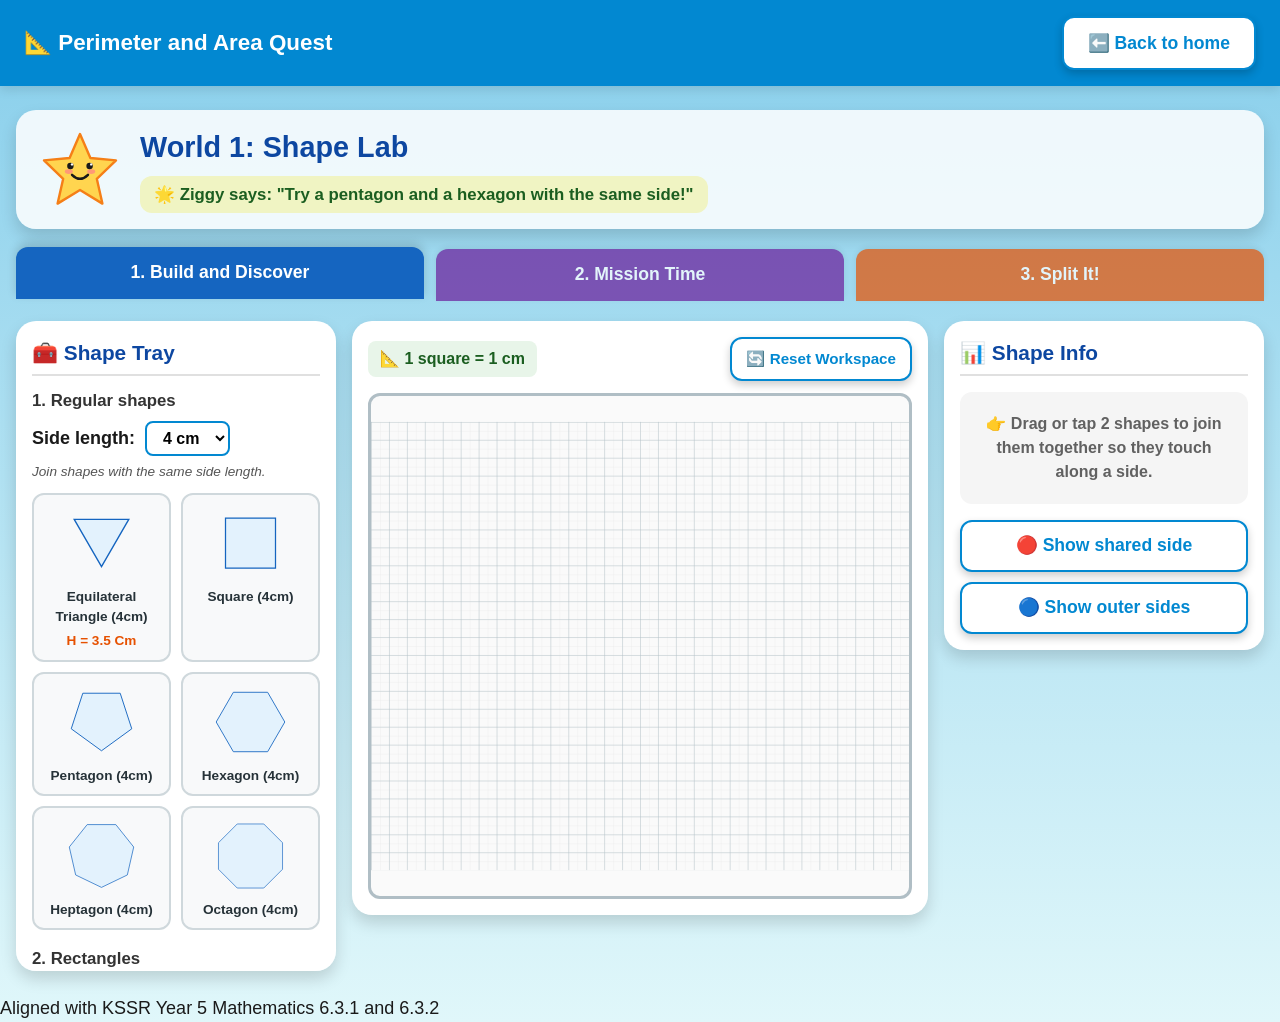
==== commit 3c1adb8d: "Implement World 1: Shape Lab, Part B (Tab 2 and Tab 3) - Implemented Tab 2 'Mission Time' with 8 mar" ====
--- a/lab.html
+++ b/lab.html
@@ -5,8 +5,9 @@
   <meta name="viewport" content="width=device-width, initial-scale=1.0">
   <title>World 1: Shape Lab - Perimeter and Area Quest</title>
   <link rel="stylesheet" href="css/style.css">
+  <link rel="stylesheet" href="css/lab.css">
 </head>
-<body>
+<body class="lab-page">
 
   <!-- Header -->
   <header class="site-header">
@@ -130,7 +131,7 @@
 
           <div id="info-content">
             <div class="info-empty-card">
-              <p> Drag or tap 2 shapes to join them together so they touch along a side.</p>
+              <p>👉 Drag or tap 2 shapes to join them together so they touch along a side.</p>
             </div>
           </div>
 
@@ -143,19 +144,178 @@
       </div>
     </section>
 
-    <!-- Tab 2 Content (Coming Soon) -->
+    <!-- Tab 2 Content: Mission Time -->
     <section id="tab-2" class="tab-content hidden">
-      <div class="coming-soon-card">
-        <h2>🎯 2. Mission Time</h2>
-        <p>Coming soon! Complete timed challenges and test your perimeter & area skills.</p>
+      <div id="m-toast" class="lab-toast hidden" aria-live="polite"></div>
+
+      <!-- Final Victory Screen (hidden initially) -->
+      <div id="m-final-screen" class="mission-final-card hidden">
+        <h2 class="final-title">🎉 All Missions Complete!</h2>
+        <div id="m-final-badge" class="badge-display"></div>
+        <p id="m-final-stars-text" class="final-stars-text"></p>
+        <button id="m-btn-restart" class="btn btn-primary btn-lg">🔄 Play Again</button>
+      </div>
+
+      <!-- Active Mission Area -->
+      <div id="m-active-container">
+        <!-- Progress Bar & Star Header -->
+        <div class="mission-header-bar">
+          <div class="mission-progress-info">
+            <span id="m-progress-label" class="mission-step-badge">Mission 1 of 8</span>
+            <div class="progress-bar-track">
+              <div id="m-progress-bar-fill" class="progress-bar-fill" style="width: 12.5%;"></div>
+            </div>
+          </div>
+          <div class="mission-stars-summary">
+            <span class="total-stars-label">Total Stars:</span>
+            <span id="m-total-stars-val" class="stars-val-text">⭐ 0/24</span>
+          </div>
+        </div>
+
+        <!-- Mission Card Header & Prompt -->
+        <div class="mission-card-wrapper">
+          <div class="mission-card-top">
+            <div class="mission-title-group">
+              <h2 id="m-title" class="m-card-title">Mission 1: Two Squares</h2>
+              <div id="m-stars-current" class="m-current-stars">⭐ ⭐ ⭐</div>
+            </div>
+            <p id="m-prompt" class="m-card-prompt">Join two squares of side 4 cm side by side. What is the perimeter?</p>
+
+            <!-- Answer & Actions Row -->
+            <div class="m-answer-row">
+              <div class="m-input-group">
+                <label for="m-answer-input" class="m-input-label">Your Answer:</label>
+                <input type="text" id="m-answer-input" class="m-number-input" placeholder="0" autocomplete="off" />
+                <span id="m-unit-label" class="m-unit-text">cm</span>
+              </div>
+              <button id="m-btn-check" class="btn btn-primary m-btn-action">✅ Check</button>
+              <button id="m-btn-hint" class="btn btn-secondary m-btn-action">💡 Hint (-1 ⭐)</button>
+            </div>
+
+            <!-- Hint Box / Feedback -->
+            <div id="m-hint-box" class="m-hint-box hidden"></div>
+            <div id="m-feedback-box" class="m-feedback-box hidden"></div>
+          </div>
+        </div>
+
+        <!-- Mission Play Workspace (Tray + SVG Play Area) -->
+        <div class="lab-workspace m-workspace">
+          <!-- Shape Tray -->
+          <aside class="shape-tray m-tray" aria-label="Mission Shape Tray">
+            <h2 class="tray-title">🧰 Mission Tray</h2>
+
+            <div class="tray-group">
+              <h3 class="tray-group-title">Regular shapes</h3>
+              <div class="selector-row">
+                <label for="m-side-select"><strong>Side:</strong></label>
+                <select id="m-side-select" class="side-select">
+                  <option value="3">3 cm</option>
+                  <option value="4" selected>4 cm</option>
+                  <option value="5">5 cm</option>
+                  <option value="6">6 cm</option>
+                  <option value="8">8 cm</option>
+                </select>
+              </div>
+              <div class="tray-items-grid" id="m-regular-grid"></div>
+            </div>
+
+            <div class="tray-group">
+              <h3 class="tray-group-title">Rectangles</h3>
+              <div class="tray-items-grid" id="m-rectangles-grid"></div>
+            </div>
+
+            <div class="tray-group">
+              <h3 class="tray-group-title">Triangles</h3>
+              <div class="tray-items-grid" id="m-triangles-grid"></div>
+            </div>
+          </aside>
+
+          <!-- Play Area -->
+          <main class="play-area-wrapper m-play-area">
+            <div class="play-area-header">
+              <span class="scale-label">📐 1 square = 1 cm</span>
+              <div class="play-area-controls">
+                <button id="m-btn-reset" class="btn btn-secondary btn-sm">🔄 Reset Workspace</button>
+              </div>
+            </div>
+
+            <div class="play-area-container">
+              <svg id="m-play-area-svg" class="play-area-svg" viewBox="0 0 600 500" preserveAspectRatio="xMidYMid meet">
+                <defs>
+                  <pattern id="m-grid-sub" width="10" height="10" patternUnits="userSpaceOnUse">
+                    <path d="M 10 0 L 0 0 0 10" fill="none" stroke="#e0e0e0" stroke-width="0.5" />
+                  </pattern>
+                  <pattern id="m-grid-main" width="20" height="20" patternUnits="userSpaceOnUse">
+                    <rect width="20" height="20" fill="url(#m-grid-sub)" />
+                    <path d="M 20 0 L 0 0 0 20" fill="none" stroke="#b0bec5" stroke-width="1" />
+                  </pattern>
+                </defs>
+                <rect width="100%" height="100%" fill="url(#m-grid-main)" />
+                <g id="m-svg-overlay-layer"></g>
+                <g id="m-svg-shapes-layer"></g>
+                <g id="m-svg-controls-layer"></g>
+              </svg>
+              <div id="m-sparkle-container" class="sparkle-container"></div>
+            </div>
+          </main>
+        </div>
       </div>
     </section>
 
-    <!-- Tab 3 Content (Coming Soon) -->
+    <!-- Tab 3 Content: Split It! -->
     <section id="tab-3" class="tab-content hidden">
-      <div class="coming-soon-card">
-        <h2>✂️ 3. Split It!</h2>
-        <p>Coming soon! Learn how to decompose complex composite shapes into simpler shapes.</p>
+      <div id="s-toast" class="lab-toast hidden" aria-live="polite"></div>
+
+      <!-- Split Final Screen -->
+      <div id="s-final-screen" class="split-final-card hidden">
+        <h2 class="final-title">🌟 Split It! Complete!</h2>
+        <div id="s-final-badge" class="badge-display"></div>
+        <p id="s-final-score-text" class="final-stars-text"></p>
+        <button id="s-btn-restart" class="btn btn-primary btn-lg">🔄 Play Again</button>
+      </div>
+
+      <!-- Active Split Game Container -->
+      <div id="s-active-container" class="split-container">
+        <!-- Split Game Header -->
+        <div class="split-header-bar">
+          <div class="split-step-info">
+            <span id="s-progress-label" class="mission-step-badge">Shape 1 of 6</span>
+          </div>
+          <div class="split-score-info">
+            <span class="total-stars-label">Score:</span>
+            <span id="s-score-val" class="stars-val-text">0 pts</span>
+          </div>
+        </div>
+
+        <div class="split-game-board">
+          <!-- Composite Display Area (Left) -->
+          <div class="split-target-card">
+            <h2 id="s-shape-title" class="s-card-title">Composite Shape 1</h2>
+            <p class="s-instruction-text">Drag or tap the correct Split Card onto this shape!</p>
+
+            <!-- SVG Target Box -->
+            <div id="s-target-dropzone" class="split-svg-box">
+              <svg id="s-target-svg" class="split-target-svg" viewBox="0 0 400 300">
+                <g id="s-svg-composite-layer"></g>
+                <g id="s-svg-labels-layer"></g>
+              </svg>
+              <div id="s-drop-indicator" class="drop-indicator-text">Drop Split Card Here</div>
+            </div>
+
+            <!-- Question 2: Area MCQ (Shown after matching card) -->
+            <div id="s-area-mcq-box" class="s-mcq-box hidden">
+              <p class="s-mcq-prompt">Great match! What is the Total Area?</p>
+              <div id="s-mcq-options" class="s-mcq-buttons"></div>
+            </div>
+            <div id="s-feedback-msg" class="s-feedback-box hidden"></div>
+          </div>
+
+          <!-- Split Cards Deck (Right) -->
+          <div class="split-cards-panel">
+            <h3 class="s-deck-title">✂️ Choose Split Card</h3>
+            <div id="s-cards-list" class="split-cards-grid"></div>
+          </div>
+        </div>
       </div>
     </section>
 
@@ -168,6 +328,8 @@
 
   <script src="js/mathcore.js"></script>
   <script src="js/labcore.js"></script>
+  <script src="js/missions.js"></script>
+  <script src="js/splitcore.js"></script>
   <script src="js/lab.js"></script>
 </body>
 </html>
--- a/css/style.css
+++ b/css/style.css
@@ -79,10 +79,6 @@
   margin: 0 auto;
   padding: 24px 16px;
   flex: 1;
-}
-
-.lab-container {
-  max-width: 1280px;
 }
 
 /* Buttons */
@@ -239,447 +235,26 @@
   margin-bottom: 20px;
 }
 
-/* Lab Hero Header */
-.lab-hero {
-  display: flex;
-  align-items: center;
-  gap: 20px;
-  background: rgba(255, 255, 255, 0.85);
-  padding: 16px 24px;
-  border-radius: var(--radius-lg);
-  box-shadow: var(--card-shadow);
-  margin-bottom: 20px;
-}
-
-.lab-hero .ziggy-mascot {
-  width: 80px;
-  height: 80px;
-  flex-shrink: 0;
-  margin: 0;
-}
-
-.lab-title {
-  font-size: 1.8rem;
-  color: #0d47a1;
-  font-weight: 800;
-}
-
-.ziggy-tip {
-  font-size: 1.05rem;
-  font-weight: 700;
-  color: #1b5e20;
-  background: #f0f4c3;
-  padding: 6px 14px;
-  border-radius: var(--radius-md);
-  display: inline-block;
-  margin-top: 6px;
-}
-
-/* Tabs */
-.lab-tabs {
-  display: flex;
-  gap: 12px;
-  margin-bottom: 20px;
-}
-
-.tab-btn {
-  flex: 1;
-  padding: 14px;
-  font-size: 1.1rem;
-  font-weight: 800;
-  border: none;
-  border-radius: var(--radius-md) var(--radius-md) 0 0;
-  cursor: pointer;
-  opacity: 0.7;
-  transition: opacity 0.2s ease, transform 0.2s ease;
-  min-height: 52px;
-  box-shadow: 0 -2px 6px rgba(0,0,0,0.1);
-}
-
-.tab-btn.active {
-  opacity: 1;
-  transform: translateY(-2px);
-  box-shadow: 0 -4px 10px rgba(0,0,0,0.15);
-}
-
-.tab-blue { background: #1565c0; color: #ffffff; }
-.tab-purple { background: #6a1b9a; color: #ffffff; }
-.tab-orange { background: #e65100; color: #ffffff; }
-
-.tab-content {
-  display: block;
-}
-
-.tab-content.hidden {
-  display: none !important;
-}
-
-/* Toast Notifications */
-.lab-toast {
-  background: #d32f2f;
-  color: #ffffff;
-  padding: 12px 20px;
-  border-radius: var(--radius-md);
-  font-weight: 800;
-  font-size: 1.1rem;
-  text-align: center;
-  margin-bottom: 16px;
-  box-shadow: 0 4px 12px rgba(211, 47, 47, 0.4);
-  animation: shake 0.4s ease-in-out;
-}
-
-.lab-toast.hidden {
-  display: none;
-}
-
-@keyframes shake {
-  0%, 100% { transform: translateX(0); }
-  20%, 60% { transform: translateX(-8px); }
-  40%, 80% { transform: translateX(8px); }
-}
-
-/* Workspace Layout */
-.lab-workspace {
-  display: grid;
-  grid-template-columns: 320px 1fr 320px;
-  gap: 16px;
-  align-items: start;
-}
-
-@media (max-width: 1024px) {
-  .lab-workspace {
-    grid-template-columns: 1fr;
-  }
-}
-
-/* Shape Tray */
-.shape-tray {
-  background: #ffffff;
-  padding: 16px;
-  border-radius: var(--radius-lg);
-  box-shadow: var(--card-shadow);
-  max-height: 650px;
-  overflow-y: auto;
-}
-
-.tray-title {
-  font-size: 1.3rem;
-  color: #0d47a1;
-  margin-bottom: 12px;
-  border-bottom: 2px solid #e0e0e0;
-  padding-bottom: 6px;
-}
-
-.tray-group {
-  margin-bottom: 16px;
-}
-
-.tray-group-title {
-  font-size: 1.05rem;
-  color: #333333;
-  margin-bottom: 8px;
-}
-
-.selector-row {
-  display: flex;
-  align-items: center;
-  gap: 10px;
-  margin-bottom: 6px;
-}
-
-.side-select {
-  padding: 6px 12px;
-  font-size: 1rem;
-  font-weight: bold;
-  border-radius: var(--radius-sm);
-  border: 2px solid #0288d1;
-  background: #ffffff;
-  cursor: pointer;
-}
-
-.tray-tip {
-  font-size: 0.85rem;
-  color: #555555;
-  margin-bottom: 10px;
-  font-style: italic;
-}
-
-.tray-items-grid {
-  display: grid;
-  grid-template-columns: repeat(auto-fill, minmax(120px, 1fr));
-  gap: 10px;
-}
-
-.tray-item {
-  background: #f8f9fa;
-  border: 2px solid #cfd8dc;
-  border-radius: var(--radius-md);
-  padding: 8px;
-  text-align: center;
-  cursor: pointer;
-  transition: transform 0.15s ease, border-color 0.15s ease, box-shadow 0.15s ease;
-  user-select: none;
-}
-
-.tray-item:hover, .tray-item:focus {
-  transform: translateY(-2px);
-  border-color: #0288d1;
-  box-shadow: 0 4px 8px rgba(0,0,0,0.15);
-  outline: none;
-}
-
-.tray-item svg {
-  width: 100%;
-  height: 80px;
-  display: block;
-}
-
-.tray-item-label {
-  font-size: 0.85rem;
-  font-weight: 700;
-  color: #263238;
-  margin-top: 4px;
-  text-transform: capitalize;
-}
-
-/* Play Area */
-.play-area-wrapper {
+/* Placeholder Page Styling */
+.placeholder-card {
   background: #ffffff;
   border-radius: var(--radius-lg);
-  padding: 16px;
-  box-shadow: var(--card-shadow);
-  display: flex;
-  flex-direction: column;
-}
-
-.play-area-header {
-  display: flex;
-  justify-content: space-between;
-  align-items: center;
-  margin-bottom: 12px;
-}
-
-.scale-label {
-  font-size: 1rem;
-  font-weight: 800;
-  color: #1b5e20;
-  background: #e8f5e9;
-  padding: 6px 12px;
-  border-radius: var(--radius-sm);
-}
-
-.play-area-container {
-  position: relative;
-  width: 100%;
-  background: #fafafa;
-  border: 3px solid #b0bec5;
-  border-radius: var(--radius-md);
-  overflow: hidden;
-  touch-action: none; /* AGENTS.md requirement */
-}
-
-.play-area-svg {
-  width: 100%;
-  height: 500px;
-  display: block;
-  user-select: none;
-}
-
-/* SVG Elements Styling */
-.shape-polygon {
-  stroke: #1565c0;
-  stroke-width: 2.5;
-  fill: #e3f2fd;
-  fill-opacity: 0.85;
-  cursor: grab;
-  transition: fill 0.2s ease, stroke 0.2s ease;
-}
-
-.shape-polygon:active {
-  cursor: grabbing;
-}
-
-.shape-polygon.joined {
-  stroke: #0d47a1;
-  fill: #bbdefb;
-}
-
-.shape-polygon.overlap-error {
-  stroke: #d32f2f !important;
-  fill: #ffcdd2 !important;
-  animation: flashRed 0.3s ease-in-out;
-}
-
-@keyframes flashRed {
-  0%, 100% { opacity: 1; }
-  50% { opacity: 0.5; }
-}
-
-.side-label-text {
-  font-size: 13px;
-  font-weight: 800;
-  fill: #0d47a1;
-  text-anchor: middle;
-  dominant-baseline: central;
-  pointer-events: none;
-}
-
-.height-label-text {
-  font-size: 12px;
-  font-weight: 700;
-  fill: #e65100;
-  text-anchor: middle;
-  dominant-baseline: central;
-  pointer-events: none;
-}
-
-/* Controls SVG Buttons */
-.shape-control-btn {
-  cursor: pointer;
-  transition: transform 0.1s ease;
-}
-
-.shape-control-btn:hover {
-  transform: scale(1.1);
-}
-
-.shared-edge-line {
-  stroke: var(--red-shared);
-  stroke-width: 6;
-  stroke-dasharray: 8,5;
-  stroke-linecap: round;
-}
-
-.outer-edge-line {
-  stroke: var(--blue-perimeter);
-  stroke-width: 5;
-  stroke-linecap: round;
-}
-
-/* Sparkle Animations */
-.sparkle-container {
-  position: absolute;
-  top: 0;
-  left: 0;
-  width: 100%;
-  height: 100%;
-  pointer-events: none;
-}
-
-.sparkle-pop {
-  position: absolute;
-  width: 24px;
-  height: 24px;
-  background: gold;
-  clip-path: polygon(50% 0%, 61% 35%, 98% 35%, 68% 57%, 79% 91%, 50% 70%, 21% 91%, 32% 57%, 2% 35%, 39% 35%);
-  animation: popSparkle 0.6s ease-out forwards;
-}
-
-@keyframes popSparkle {
-  0% { transform: scale(0) rotate(0deg); opacity: 1; }
-  100% { transform: scale(1.8) rotate(180deg); opacity: 0; }
-}
-
-/* Info Panel */
-.info-panel {
-  background: #ffffff;
-  padding: 16px;
-  border-radius: var(--radius-lg);
-  box-shadow: var(--card-shadow);
-  display: flex;
-  flex-direction: column;
-  gap: 16px;
-}
-
-.info-title {
-  font-size: 1.3rem;
-  color: #0d47a1;
-  border-bottom: 2px solid #e0e0e0;
-  padding-bottom: 6px;
-}
-
-.info-empty-card {
-  background: #f5f5f5;
-  padding: 20px;
-  border-radius: var(--radius-md);
-  text-align: center;
-  color: #616161;
-  font-weight: 600;
-  font-size: 1rem;
-}
-
-.info-card {
-  padding: 16px;
-  border-radius: var(--radius-md);
-  color: #ffffff;
-  box-shadow: 0 4px 8px rgba(0,0,0,0.1);
-}
-
-.info-card-blue {
-  background: linear-gradient(135deg, var(--blue-card), #0d47a1);
-}
-
-.info-card-green {
-  background: linear-gradient(135deg, var(--green-card), #1b5e20);
-}
-
-.info-card-grey {
-  background: #78909c;
-  color: #ffffff;
-}
-
-.info-card-title {
-  font-size: 1.15rem;
-  font-weight: 800;
-  margin-bottom: 8px;
-  display: flex;
-  align-items: center;
-  gap: 8px;
-}
-
-.info-card-working {
-  font-size: 0.95rem;
-  font-weight: 600;
-  background: rgba(255, 255, 255, 0.2);
-  padding: 8px;
-  border-radius: var(--radius-sm);
-  margin-bottom: 8px;
-}
-
-.info-card-result {
-  font-size: 1.25rem;
-  font-weight: 900;
-  margin-bottom: 6px;
-}
-
-.info-card-explain {
-  font-size: 0.9rem;
-  font-weight: 600;
-  opacity: 0.95;
-}
-
-.info-actions {
-  display: flex;
-  flex-direction: column;
-  gap: 10px;
-  margin-top: auto;
-}
-
-/* Coming Soon Cards */
-.coming-soon-card {
-  background: #ffffff;
-  padding: 40px;
-  border-radius: var(--radius-lg);
+  padding: 40px 24px;
   text-align: center;
   box-shadow: var(--card-shadow);
   max-width: 600px;
-  margin: 20px auto;
-}
-
-.coming-soon-card h2 {
-  font-size: 1.8rem;
-  color: #6a1b9a;
-  margin-bottom: 12px;
+  margin: 40px auto;
+}
+
+.placeholder-card h1 {
+  font-size: 2rem;
+  color: #0d47a1;
+  margin-bottom: 16px;
+}
+
+.placeholder-card p {
+  font-size: 1.2rem;
+  margin-bottom: 24px;
 }
 
 /* Accessibility Focus Outline */
--- a/css/lab.css
+++ b/css/lab.css
@@ -0,0 +1,863 @@
+/* css/lab.css - Styles specific to World 1: Shape Lab (lab.html) */
+
+body.lab-page .lab-container {
+  max-width: 1280px;
+}
+
+/* Lab Hero Header */
+body.lab-page .lab-hero {
+  display: flex;
+  align-items: center;
+  gap: 20px;
+  background: rgba(255, 255, 255, 0.85);
+  padding: 16px 24px;
+  border-radius: var(--radius-lg);
+  box-shadow: var(--card-shadow);
+  margin-bottom: 20px;
+}
+
+body.lab-page .lab-hero .ziggy-mascot {
+  width: 80px;
+  height: 80px;
+  flex-shrink: 0;
+  margin: 0;
+}
+
+body.lab-page .lab-title {
+  font-size: 1.8rem;
+  color: #0d47a1;
+  font-weight: 800;
+}
+
+body.lab-page .ziggy-tip {
+  font-size: 1.05rem;
+  font-weight: 700;
+  color: #1b5e20;
+  background: #f0f4c3;
+  padding: 6px 14px;
+  border-radius: var(--radius-md);
+  display: inline-block;
+  margin-top: 6px;
+}
+
+/* Tabs */
+body.lab-page .lab-tabs {
+  display: flex;
+  gap: 12px;
+  margin-bottom: 20px;
+}
+
+body.lab-page .tab-btn {
+  flex: 1;
+  padding: 14px;
+  font-size: 1.1rem;
+  font-weight: 800;
+  border: none;
+  border-radius: var(--radius-md) var(--radius-md) 0 0;
+  cursor: pointer;
+  opacity: 0.7;
+  transition: opacity 0.2s ease, transform 0.2s ease;
+  min-height: 52px;
+  box-shadow: 0 -2px 6px rgba(0,0,0,0.1);
+}
+
+body.lab-page .tab-btn.active {
+  opacity: 1;
+  transform: translateY(-2px);
+  box-shadow: 0 -4px 10px rgba(0,0,0,0.15);
+}
+
+body.lab-page .tab-blue { background: #1565c0; color: #ffffff; }
+body.lab-page .tab-purple { background: #6a1b9a; color: #ffffff; }
+body.lab-page .tab-orange { background: #e65100; color: #ffffff; }
+
+body.lab-page .tab-content {
+  display: block;
+}
+
+body.lab-page .tab-content.hidden {
+  display: none !important;
+}
+
+/* Toast Notifications */
+body.lab-page .lab-toast {
+  background: #d32f2f;
+  color: #ffffff;
+  padding: 12px 20px;
+  border-radius: var(--radius-md);
+  font-weight: 800;
+  font-size: 1.1rem;
+  text-align: center;
+  margin-bottom: 16px;
+  box-shadow: 0 4px 12px rgba(211, 47, 47, 0.4);
+  animation: shake 0.4s ease-in-out;
+}
+
+body.lab-page .lab-toast.hidden {
+  display: none;
+}
+
+@keyframes shake {
+  0%, 100% { transform: translateX(0); }
+  20%, 60% { transform: translateX(-8px); }
+  40%, 80% { transform: translateX(8px); }
+}
+
+/* Workspace Layout */
+body.lab-page .lab-workspace {
+  display: grid;
+  grid-template-columns: 320px 1fr 320px;
+  gap: 16px;
+  align-items: start;
+}
+
+body.lab-page .m-workspace {
+  grid-template-columns: 320px 1fr;
+}
+
+@media (max-width: 1024px) {
+  body.lab-page .lab-workspace,
+  body.lab-page .m-workspace {
+    grid-template-columns: 1fr;
+  }
+}
+
+/* Shape Tray */
+body.lab-page .shape-tray {
+  background: #ffffff;
+  padding: 16px;
+  border-radius: var(--radius-lg);
+  box-shadow: var(--card-shadow);
+  max-height: 650px;
+  overflow-y: auto;
+}
+
+body.lab-page .tray-title {
+  font-size: 1.3rem;
+  color: #0d47a1;
+  margin-bottom: 12px;
+  border-bottom: 2px solid #e0e0e0;
+  padding-bottom: 6px;
+}
+
+body.lab-page .tray-group {
+  margin-bottom: 16px;
+}
+
+body.lab-page .tray-group-title {
+  font-size: 1.05rem;
+  color: #333333;
+  margin-bottom: 8px;
+}
+
+body.lab-page .selector-row {
+  display: flex;
+  align-items: center;
+  gap: 10px;
+  margin-bottom: 6px;
+}
+
+body.lab-page .side-select {
+  padding: 6px 12px;
+  font-size: 1rem;
+  font-weight: bold;
+  border-radius: var(--radius-sm);
+  border: 2px solid #0288d1;
+  background: #ffffff;
+  cursor: pointer;
+}
+
+body.lab-page .tray-tip {
+  font-size: 0.85rem;
+  color: #555555;
+  margin-bottom: 10px;
+  font-style: italic;
+}
+
+body.lab-page .tray-items-grid {
+  display: grid;
+  grid-template-columns: repeat(auto-fill, minmax(120px, 1fr));
+  gap: 10px;
+}
+
+body.lab-page .tray-item {
+  background: #f8f9fa;
+  border: 2px solid #cfd8dc;
+  border-radius: var(--radius-md);
+  padding: 8px;
+  text-align: center;
+  cursor: pointer;
+  transition: transform 0.15s ease, border-color 0.15s ease, box-shadow 0.15s ease;
+  user-select: none;
+}
+
+body.lab-page .tray-item:hover, body.lab-page .tray-item:focus {
+  transform: translateY(-2px);
+  border-color: #0288d1;
+  box-shadow: 0 4px 8px rgba(0,0,0,0.15);
+  outline: none;
+}
+
+body.lab-page .tray-item svg {
+  width: 100%;
+  height: 80px;
+  display: block;
+}
+
+body.lab-page .tray-item-label {
+  font-size: 0.85rem;
+  font-weight: 700;
+  color: #263238;
+  margin-top: 4px;
+  text-transform: capitalize;
+}
+
+/* Play Area */
+body.lab-page .play-area-wrapper {
+  background: #ffffff;
+  border-radius: var(--radius-lg);
+  padding: 16px;
+  box-shadow: var(--card-shadow);
+  display: flex;
+  flex-direction: column;
+}
+
+body.lab-page .play-area-header {
+  display: flex;
+  justify-content: space-between;
+  align-items: center;
+  margin-bottom: 12px;
+}
+
+body.lab-page .scale-label {
+  font-size: 1rem;
+  font-weight: 800;
+  color: #1b5e20;
+  background: #e8f5e9;
+  padding: 6px 12px;
+  border-radius: var(--radius-sm);
+}
+
+body.lab-page .play-area-container {
+  position: relative;
+  width: 100%;
+  background: #fafafa;
+  border: 3px solid #b0bec5;
+  border-radius: var(--radius-md);
+  overflow: hidden;
+  touch-action: none; /* AGENTS.md requirement */
+}
+
+body.lab-page .play-area-svg {
+  width: 100%;
+  height: 500px;
+  display: block;
+  user-select: none;
+}
+
+/* SVG Elements Styling */
+body.lab-page .shape-polygon {
+  stroke: #1565c0;
+  stroke-width: 2.5;
+  fill: #e3f2fd;
+  fill-opacity: 0.85;
+  cursor: grab;
+  transition: fill 0.2s ease, stroke 0.2s ease;
+}
+
+body.lab-page .shape-polygon:active {
+  cursor: grabbing;
+}
+
+body.lab-page .shape-polygon.joined {
+  stroke: #0d47a1;
+  fill: #bbdefb;
+}
+
+body.lab-page .shape-polygon.overlap-error {
+  stroke: #d32f2f !important;
+  fill: #ffcdd2 !important;
+  animation: flashRed 0.3s ease-in-out;
+}
+
+@keyframes flashRed {
+  0%, 100% { opacity: 1; }
+  50% { opacity: 0.5; }
+}
+
+body.lab-page .side-label-text {
+  font-size: 13px;
+  font-weight: 800;
+  fill: #0d47a1;
+  text-anchor: middle;
+  dominant-baseline: central;
+  pointer-events: none;
+}
+
+body.lab-page .height-label-text {
+  font-size: 12px;
+  font-weight: 700;
+  fill: #e65100;
+  text-anchor: middle;
+  dominant-baseline: central;
+  pointer-events: none;
+}
+
+/* Controls SVG Buttons */
+body.lab-page .shape-control-btn {
+  cursor: pointer;
+  transition: transform 0.1s ease;
+}
+
+body.lab-page .shape-control-btn:hover {
+  transform: scale(1.1);
+}
+
+body.lab-page .shared-edge-line {
+  stroke: var(--red-shared);
+  stroke-width: 6;
+  stroke-dasharray: 8,5;
+  stroke-linecap: round;
+}
+
+body.lab-page .outer-edge-line {
+  stroke: var(--blue-perimeter);
+  stroke-width: 5;
+  stroke-linecap: round;
+}
+
+/* Sparkle Animations */
+body.lab-page .sparkle-container {
+  position: absolute;
+  top: 0;
+  left: 0;
+  width: 100%;
+  height: 100%;
+  pointer-events: none;
+}
+
+body.lab-page .sparkle-pop {
+  position: absolute;
+  width: 24px;
+  height: 24px;
+  background: gold;
+  clip-path: polygon(50% 0%, 61% 35%, 98% 35%, 68% 57%, 79% 91%, 50% 70%, 21% 91%, 32% 57%, 2% 35%, 39% 35%);
+  animation: popSparkle 0.6s ease-out forwards;
+}
+
+@keyframes popSparkle {
+  0% { transform: scale(0) rotate(0deg); opacity: 1; }
+  100% { transform: scale(1.8) rotate(180deg); opacity: 0; }
+}
+
+/* Info Panel */
+body.lab-page .info-panel {
+  background: #ffffff;
+  padding: 16px;
+  border-radius: var(--radius-lg);
+  box-shadow: var(--card-shadow);
+  display: flex;
+  flex-direction: column;
+  gap: 16px;
+}
+
+body.lab-page .info-title {
+  font-size: 1.3rem;
+  color: #0d47a1;
+  border-bottom: 2px solid #e0e0e0;
+  padding-bottom: 6px;
+}
+
+body.lab-page .info-empty-card {
+  background: #f5f5f5;
+  padding: 20px;
+  border-radius: var(--radius-md);
+  text-align: center;
+  color: #616161;
+  font-weight: 600;
+  font-size: 1rem;
+}
+
+body.lab-page .info-card {
+  padding: 16px;
+  border-radius: var(--radius-md);
+  color: #ffffff;
+  box-shadow: 0 4px 8px rgba(0,0,0,0.1);
+}
+
+body.lab-page .info-card-blue {
+  background: linear-gradient(135deg, var(--blue-card), #0d47a1);
+}
+
+body.lab-page .info-card-green {
+  background: linear-gradient(135deg, var(--green-card), #1b5e20);
+}
+
+body.lab-page .info-card-grey {
+  background: #78909c;
+  color: #ffffff;
+}
+
+body.lab-page .info-card-title {
+  font-size: 1.15rem;
+  font-weight: 800;
+  margin-bottom: 8px;
+  display: flex;
+  align-items: center;
+  gap: 8px;
+}
+
+body.lab-page .info-card-working {
+  font-size: 0.95rem;
+  font-weight: 600;
+  background: rgba(255, 255, 255, 0.2);
+  padding: 8px;
+  border-radius: var(--radius-sm);
+  margin-bottom: 8px;
+}
+
+body.lab-page .info-card-result {
+  font-size: 1.25rem;
+  font-weight: 900;
+  margin-bottom: 6px;
+}
+
+body.lab-page .info-card-explain {
+  font-size: 0.9rem;
+  font-weight: 600;
+  opacity: 0.95;
+}
+
+body.lab-page .info-actions {
+  display: flex;
+  flex-direction: column;
+  gap: 10px;
+  margin-top: auto;
+}
+
+/* ==========================================================================
+   TAB 2: MISSION TIME STYLES
+   ========================================================================== */
+
+body.lab-page .mission-header-bar {
+  display: flex;
+  justify-content: space-between;
+  align-items: center;
+  background: #ffffff;
+  padding: 12px 20px;
+  border-radius: var(--radius-md);
+  box-shadow: var(--card-shadow);
+  margin-bottom: 16px;
+  gap: 16px;
+  flex-wrap: wrap;
+}
+
+body.lab-page .mission-progress-info {
+  display: flex;
+  align-items: center;
+  gap: 14px;
+  flex: 1;
+  min-width: 260px;
+}
+
+body.lab-page .mission-step-badge {
+  background: #6a1b9a;
+  color: #ffffff;
+  font-weight: 800;
+  font-size: 1rem;
+  padding: 6px 14px;
+  border-radius: var(--radius-sm);
+  white-space: nowrap;
+}
+
+body.lab-page .progress-bar-track {
+  flex: 1;
+  height: 14px;
+  background: #e0e0e0;
+  border-radius: 10px;
+  overflow: hidden;
+}
+
+body.lab-page .progress-bar-fill {
+  height: 100%;
+  background: linear-gradient(90deg, #ab47bc, #7b1fa2);
+  transition: width 0.3s ease;
+}
+
+body.lab-page .mission-stars-summary {
+  display: flex;
+  align-items: center;
+  gap: 8px;
+}
+
+body.lab-page .total-stars-label {
+  font-weight: 700;
+  color: #333;
+}
+
+body.lab-page .stars-val-text {
+  font-weight: 900;
+  font-size: 1.2rem;
+  color: #f57f17;
+  background: #fffde7;
+  padding: 4px 12px;
+  border-radius: var(--radius-sm);
+  border: 2px solid #fbc02d;
+}
+
+body.lab-page .mission-card-wrapper {
+  background: #ffffff;
+  padding: 20px;
+  border-radius: var(--radius-lg);
+  box-shadow: var(--card-shadow);
+  margin-bottom: 16px;
+  border-left: 6px solid #6a1b9a;
+}
+
+body.lab-page .mission-title-group {
+  display: flex;
+  justify-content: space-between;
+  align-items: center;
+  margin-bottom: 10px;
+}
+
+body.lab-page .m-card-title {
+  font-size: 1.4rem;
+  color: #4a148c;
+  font-weight: 800;
+}
+
+body.lab-page .m-current-stars {
+  font-size: 1.4rem;
+  letter-spacing: 2px;
+}
+
+body.lab-page .m-card-prompt {
+  font-size: 1.15rem;
+  font-weight: 700;
+  color: #263238;
+  margin-bottom: 16px;
+  line-height: 1.4;
+}
+
+body.lab-page .m-answer-row {
+  display: flex;
+  align-items: center;
+  gap: 12px;
+  flex-wrap: wrap;
+}
+
+body.lab-page .m-input-group {
+  display: flex;
+  align-items: center;
+  gap: 8px;
+}
+
+body.lab-page .m-input-label {
+  font-weight: 800;
+  color: #333;
+}
+
+body.lab-page .m-number-input {
+  width: 100px;
+  padding: 8px 12px;
+  font-size: 1.2rem;
+  font-weight: 800;
+  border: 2px solid #8e24aa;
+  border-radius: var(--radius-sm);
+  text-align: center;
+}
+
+body.lab-page .m-unit-text {
+  font-weight: 800;
+  color: #555;
+  font-size: 1.1rem;
+}
+
+body.lab-page .m-btn-action {
+  min-height: 48px;
+  padding: 10px 20px;
+  font-size: 1rem;
+}
+
+body.lab-page .m-hint-box {
+  background: #fff9c4;
+  color: #f57f17;
+  padding: 12px 16px;
+  border-radius: var(--radius-sm);
+  border-left: 4px solid #fbc02d;
+  font-weight: 700;
+  margin-top: 12px;
+}
+
+body.lab-page .m-feedback-box {
+  padding: 12px 16px;
+  border-radius: var(--radius-sm);
+  font-weight: 800;
+  margin-top: 12px;
+}
+
+body.lab-page .m-feedback-box.correct {
+  background: #e8f5e9;
+  color: #2e7d32;
+  border-left: 4px solid #4caf50;
+}
+
+body.lab-page .m-feedback-box.incorrect {
+  background: #ffebee;
+  color: #c62828;
+  border-left: 4px solid #ef5350;
+}
+
+/* Victory / Final Screen */
+body.lab-page .mission-final-card,
+body.lab-page .split-final-card {
+  background: #ffffff;
+  padding: 40px;
+  border-radius: var(--radius-lg);
+  text-align: center;
+  box-shadow: var(--card-shadow);
+  max-width: 600px;
+  margin: 30px auto;
+}
+
+body.lab-page .final-title {
+  font-size: 2rem;
+  color: #4a148c;
+  margin-bottom: 16px;
+}
+
+body.lab-page .badge-display {
+  font-size: 3rem;
+  margin: 16px 0;
+  font-weight: 900;
+}
+
+body.lab-page .final-stars-text {
+  font-size: 1.3rem;
+  font-weight: 800;
+  color: #333;
+  margin-bottom: 24px;
+}
+
+/* Confetti effect */
+.confetti-piece {
+  position: fixed;
+  width: 10px;
+  height: 10px;
+  top: -10px;
+  z-index: 9999;
+  pointer-events: none;
+  animation: fallConfetti 2.5s ease-out forwards;
+}
+
+@keyframes fallConfetti {
+  0% { transform: translateY(0) rotate(0deg); opacity: 1; }
+  100% { transform: translateY(100vh) rotate(720deg); opacity: 0; }
+}
+
+/* ==========================================================================
+   TAB 3: SPLIT IT! STYLES
+   ========================================================================== */
+
+body.lab-page .split-container {
+  display: flex;
+  flex-direction: column;
+  gap: 16px;
+}
+
+body.lab-page .split-header-bar {
+  display: flex;
+  justify-content: space-between;
+  align-items: center;
+  background: #ffffff;
+  padding: 12px 20px;
+  border-radius: var(--radius-md);
+  box-shadow: var(--card-shadow);
+}
+
+body.lab-page .split-game-board {
+  display: grid;
+  grid-template-columns: 1fr 340px;
+  gap: 16px;
+}
+
+@media (max-width: 900px) {
+  body.lab-page .split-game-board {
+    grid-template-columns: 1fr;
+  }
+}
+
+body.lab-page .split-target-card {
+  background: #ffffff;
+  padding: 20px;
+  border-radius: var(--radius-lg);
+  box-shadow: var(--card-shadow);
+  display: flex;
+  flex-direction: column;
+  align-items: center;
+  text-align: center;
+}
+
+body.lab-page .s-card-title {
+  font-size: 1.5rem;
+  color: #e65100;
+  margin-bottom: 6px;
+}
+
+body.lab-page .s-instruction-text {
+  font-size: 1rem;
+  font-weight: 700;
+  color: #555;
+  margin-bottom: 16px;
+}
+
+body.lab-page .split-svg-box {
+  position: relative;
+  width: 100%;
+  max-width: 480px;
+  height: 320px;
+  background: #fafafa;
+  border: 3px dashed #ff9800;
+  border-radius: var(--radius-md);
+  display: flex;
+  align-items: center;
+  justify-content: center;
+  transition: border-color 0.2s ease, background 0.2s ease;
+}
+
+body.lab-page .split-svg-box.drag-over {
+  border-color: #4caf50;
+  background: #f1f8e9;
+}
+
+body.lab-page .split-target-svg {
+  width: 100%;
+  height: 100%;
+}
+
+body.lab-page .drop-indicator-text {
+  position: absolute;
+  bottom: 12px;
+  font-size: 0.9rem;
+  font-weight: 800;
+  color: #ef6c00;
+  background: rgba(255, 255, 255, 0.9);
+  padding: 4px 12px;
+  border-radius: var(--radius-sm);
+  pointer-events: none;
+}
+
+/* MCQ Box */
+body.lab-page .s-mcq-box {
+  margin-top: 20px;
+  width: 100%;
+  max-width: 480px;
+  background: #fff3e0;
+  padding: 16px;
+  border-radius: var(--radius-md);
+  border: 2px solid #ffb74d;
+}
+
+body.lab-page .s-mcq-prompt {
+  font-size: 1.1rem;
+  font-weight: 800;
+  color: #e65100;
+  margin-bottom: 12px;
+}
+
+body.lab-page .s-mcq-buttons {
+  display: flex;
+  gap: 12px;
+  justify-content: center;
+  flex-wrap: wrap;
+}
+
+body.lab-page .s-mcq-btn {
+  min-width: 110px;
+  min-height: 48px;
+  font-size: 1.1rem;
+  font-weight: 800;
+  background: #ffffff;
+  border: 2px solid #f57c00;
+  color: #e65100;
+  border-radius: var(--radius-md);
+  cursor: pointer;
+  transition: transform 0.15s ease, background 0.15s ease;
+}
+
+body.lab-page .s-mcq-btn:hover {
+  transform: translateY(-2px);
+  background: #ffe0b2;
+}
+
+body.lab-page .s-feedback-box {
+  margin-top: 14px;
+  padding: 10px 16px;
+  border-radius: var(--radius-sm);
+  font-weight: 800;
+  font-size: 1.1rem;
+}
+
+body.lab-page .s-feedback-box.correct {
+  background: #e8f5e9;
+  color: #2e7d32;
+}
+
+body.lab-page .s-feedback-box.incorrect {
+  background: #ffebee;
+  color: #c62828;
+}
+
+/* Split Cards Deck Panel */
+body.lab-page .split-cards-panel {
+  background: #ffffff;
+  padding: 20px;
+  border-radius: var(--radius-lg);
+  box-shadow: var(--card-shadow);
+}
+
+body.lab-page .s-deck-title {
+  font-size: 1.2rem;
+  color: #e65100;
+  margin-bottom: 14px;
+  border-bottom: 2px solid #ffe0b2;
+  padding-bottom: 6px;
+}
+
+body.lab-page .split-cards-grid {
+  display: flex;
+  flex-direction: column;
+  gap: 12px;
+}
+
+body.lab-page .split-card-item {
+  background: #fff8e1;
+  border: 2.5px solid #ffa000;
+  border-radius: var(--radius-md);
+  padding: 16px;
+  text-align: center;
+  font-weight: 800;
+  font-size: 1.05rem;
+  color: #5d4037;
+  cursor: grab;
+  user-select: none;
+  transition: transform 0.15s ease, box-shadow 0.15s ease, background 0.15s ease;
+}
+
+body.lab-page .split-card-item:hover {
+  transform: translateY(-2px);
+  box-shadow: 0 4px 10px rgba(255, 160, 0, 0.3);
+  background: #ffecb3;
+}
+
+body.lab-page .split-card-item.selected-tap {
+  border-color: #2e7d32;
+  background: #c8e6c9;
+  transform: scale(1.02);
+}
+
+body.lab-page .split-card-item.matched {
+  opacity: 0.5;
+  pointer-events: none;
+}
